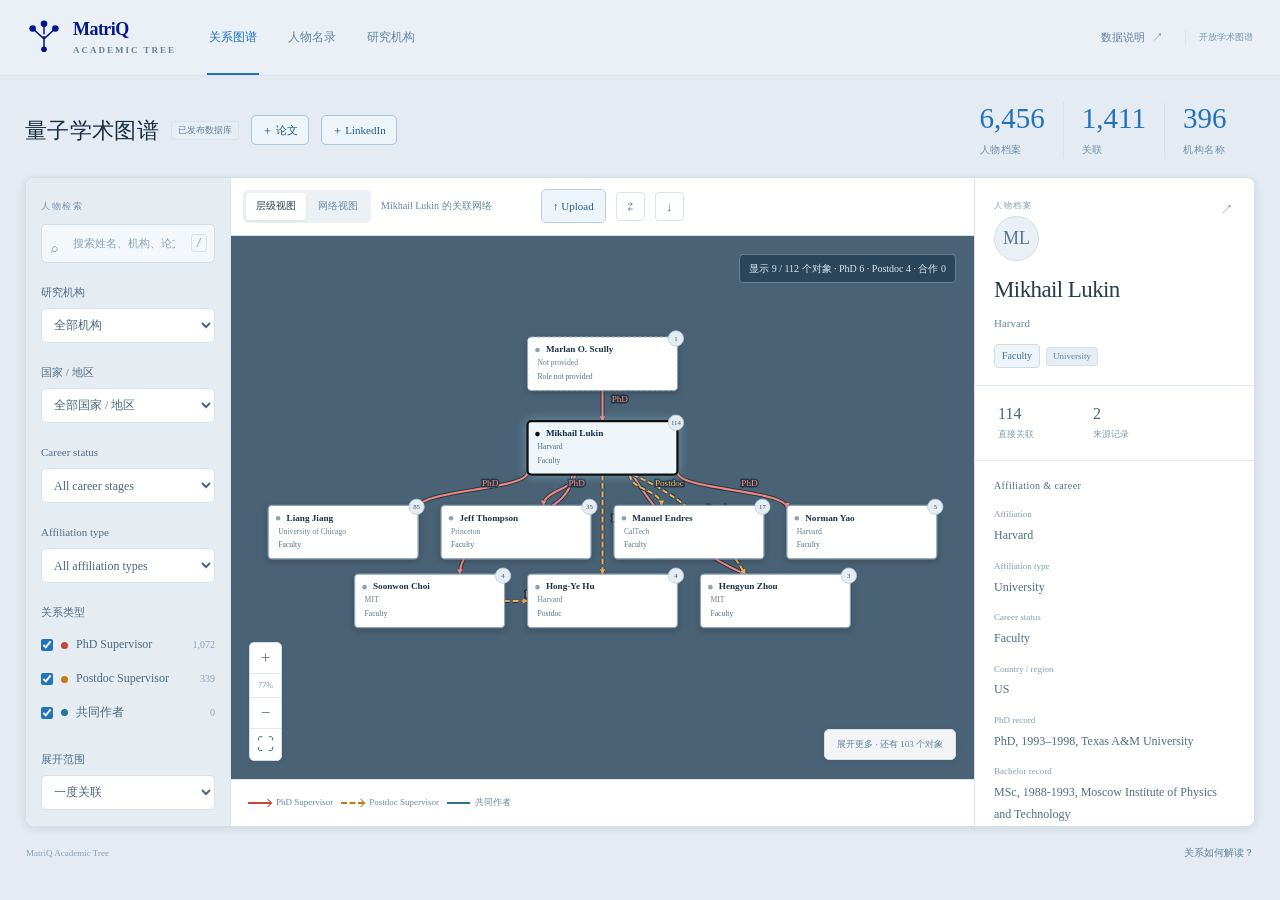
==== index.html @ 7d544267 "Match reviewed author name variants and retain canonical profiles" ====
<!doctype html>
<html lang="zh-CN">
<head>
  <meta charset="UTF-8">
  <meta name="viewport" content="width=device-width, initial-scale=1">
  <meta name="theme-color" content="#001689">
  <meta name="description" content="量子物理人物、机构、职业信息与学术关系数据库。">
  <title>MatriQ · 量子学术图谱</title>
  <link rel="icon" href="favicon.svg" type="image/svg+xml">
  <link rel="stylesheet" href="style.css?v=author-alias-20261111">
  <script type="module" src="app.js?v=author-alias-20261111"></script>
</head>
<body>
<header class="topbar">
  <a class="brand" href="#" aria-label="MatriQ 图谱首页"><svg width="33" height="36" viewBox="0 0 36 38" fill="none" aria-hidden="true"><path d="M18 32V18M18 21 6 10M18 21 30 10M18 16V5" stroke="currentColor" stroke-width="1.6"/><circle cx="18" cy="32" r="3" fill="currentColor"/><circle cx="6" cy="10" r="3.5" fill="currentColor"/><circle cx="30" cy="10" r="3.5" fill="currentColor"/><circle cx="18" cy="5" r="3.5" fill="currentColor"/></svg><span>MatriQ <small>ACADEMIC TREE</small></span></a>
  <nav aria-label="主导航"><button class="nav-button active" data-view="graph">关系图谱</button><button class="nav-button" data-view="directory">人物名录</button><button class="nav-button" data-view="institutions">研究机构</button></nav>
  <div class="header-actions"><button class="text-button" id="about-button">数据说明 <span aria-hidden="true">↗</span></button><span class="private-label">开放学术图谱</span></div>
</header>
<main>
  <section class="intro compact-intro">
    <div class="project-heading"><h1>量子学术图谱</h1><span id="database-state" class="badge">已发布数据库</span><button class="paper-entry" data-open-paper aria-label="导入论文">＋ 论文</button><button class="paper-entry" data-open-linkedin aria-label="导入 LinkedIn 履历">＋ LinkedIn</button></div>
    <div class="metrics" aria-label="数据概况"><div class="metric"><b id="people-count">—</b><span>人物</span></div><div class="metric"><b id="edge-count">—</b><span>关联</span></div><div class="metric"><b id="institution-count">—</b><span>机构名称</span></div></div>
  </section>
  <section id="import-result" class="import-result" aria-label="导入结果" hidden><p id="import-result-text" role="status"></p><div class="import-result-actions"><button class="secondary-button" id="review-local-publish">发布本地更新到共享数据库</button><button class="text-button" id="dismiss-import-result" aria-label="隐藏导入提示">×</button></div></section>
  <div class="workspace">
    <aside class="filters" aria-label="搜索与筛选">
      <p class="panel-label">人物检索</p>
      <div class="search-wrap"><span class="search-icon" aria-hidden="true">⌕</span><input id="search" type="search" placeholder="搜索姓名、机构、论文" aria-label="搜索姓名、机构、论文" autocomplete="off"><kbd class="shortcut">/</kbd><div id="search-results" class="search-results" hidden></div></div>
      <div class="filter-group"><label for="institution-filter">研究机构</label><select id="institution-filter"><option value="">全部机构</option></select></div>
      <div class="filter-group"><label for="location-filter">国家 / 地区</label><select id="location-filter"><option value="">全部国家 / 地区</option></select></div>
      <div class="filter-group"><label for="career-filter">Career status</label><select id="career-filter"><option value="">All career stages</option><option value="phd_student">PhD Student</option><option value="phd_candidate">PhD Candidate</option><option value="faculty">Faculty</option><option value="postdoc">Postdoc</option><option value="industry">Industry</option><option value="other">Other</option><option value="unknown">Not provided</option></select></div>
      <div class="filter-group"><label for="affiliationtype-filter">Affiliation type</label><select id="affiliationtype-filter"><option value="">All affiliation types</option><option value="university">University</option><option value="research_institute">Research institute</option><option value="company">Company</option><option value="unknown">Not provided</option></select></div>
      <div class="filter-group"><label>关系类型</label><div id="type-filters"></div></div>
      <div class="filter-group" id="depth-group"><label for="depth">展开范围</label><select id="depth"><option value="1" selected>一度关联</option><option value="2">二度关联</option><option value="3">三度关联</option></select></div>
      <button class="secondary-button" id="reset-filters">重置筛选</button>
      <div class="mentorship-note"><b>指导连线</b><p>Research Line：PhD 红线。Industry Line：Postdoc 橙线。箭头由导师指向学生。</p><button class="text-button" id="mentorship-example" hidden>查看指导关系 ↗</button><button class="text-button" id="colors-button">配色说明 ↗</button></div>
      <div class="sidebar-footer"><button class="text-button" id="wander">随机人物 <span aria-hidden="true">↗</span></button></div>
      <div class="source-note">数据来源 <b id="source-sheet">Mapping</b><br><span id="source-filename">Nov 13 Original and Compiled.xlsx</span></div>
    </aside>
    <section class="graph-panel" aria-label="学术关系探索">
      <div class="graph-toolbar"><div class="view-tabs"><button class="view-tab active" data-layout="tree">层级视图</button><button class="view-tab" data-layout="radial">网络视图</button></div><span class="graph-context" id="graph-context">正在读取图谱…</span><button class="icon-button mobile-filter" id="mobile-filter" aria-label="打开筛选">☷</button><button class="upload-button" id="upload-data" title="Upload a document and preview a database update" aria-label="Upload data">↑ Upload</button><button class="icon-button" id="path-button" title="查找两个人物之间的关系路径" aria-label="查找关系路径">⇄</button><button class="icon-button" id="download-button" title="导出当前图谱为 SVG" aria-label="导出当前图谱">↓</button></div>
      <div id="graph-stage" class="graph-stage"><svg id="graph" role="img" aria-label="可拖动和缩放的学术关系图谱"><g id="graph-world"></g></svg><div class="graph-status" id="graph-status" aria-live="polite">正在载入…</div><div id="graph-empty" class="graph-empty" hidden></div><div class="zoom-controls"><button id="zoom-in" aria-label="放大">+</button><span id="zoom-label">100%</span><button id="zoom-out" aria-label="缩小">−</button><button id="fit" aria-label="适合画布" title="适合画布">⛶</button></div><button id="show-more" class="secondary-button show-more" hidden>展开更多</button></div>
      <div class="graph-bottom"><div class="legend-stack"><div class="legend" id="legend"></div></div><span class="hint">拖动 · 缩放 · 点击连线查看来源</span></div>
      <div id="directory" hidden></div><div id="institutions" hidden></div>
    </section>
    <aside class="detail-panel" id="detail" aria-label="人物档案"><div class="detail-placeholder">选择一个人物<br>查看档案与关联记录</div></aside>
  </div>
  <footer class="page-footer"><span>MatriQ Academic Tree</span><button class="text-button" id="method-button">关系如何解读？</button></footer>
</main>
<dialog id="about-modal" class="modal"><div class="modal-head"><h2>关于这份学术图谱</h2><button class="icon-button" data-close aria-label="关闭">×</button></div><div class="modal-body" id="about-content"></div></dialog>
<dialog id="path-modal" class="modal"><div class="modal-head"><h2>关系路径</h2><button class="icon-button" data-close aria-label="关闭">×</button></div><div class="modal-body"><p>沿当前勾选的关系类型，查找最短无向路径。</p><div class="form-field"><label for="path-start">起点人物</label><input id="path-start" type="search" list="person-options" placeholder="输入并选择完整姓名"></div><div class="form-field"><label for="path-end">终点人物</label><input id="path-end" type="search" list="person-options" placeholder="输入并选择完整姓名"></div><datalist id="person-options"></datalist><button class="primary-button" id="find-path">查找路径</button><div id="path-result" aria-live="polite"></div></div></dialog>
<dialog id="edge-modal" class="modal"><div class="modal-head"><h2>这条关系来自哪里</h2><button class="icon-button" data-close aria-label="关闭">×</button></div><div class="modal-body" id="edge-content"></div></dialog>
<dialog id="data-modal" class="modal import-modal data-modal" aria-labelledby="data-title"><div class="modal-head"><div><h2 id="data-title">上传与更新数据库</h2><p id="import-step" class="import-step">选择来源 → 核对合并 → 确认导入</p></div><button class="icon-button" data-close aria-label="关闭数据导入">×</button></div><div class="modal-body">
  <details id="data-source-controls" open><summary>选择或更换导入来源</summary>
    <div class="paper-actions"><button class="secondary-button" data-open-paper>通过论文导入共同作者</button><button class="secondary-button" data-open-linkedin>通过 LinkedIn 导入履历</button></div><p>支持 Excel <b>Mapping</b> 工作表、CSV 和 JSON。先核对合并结果，再确认导入。</p>
    <label class="file-drop" for="data-file">选择文档<input id="data-file" type="file" accept=".xlsx,.csv,.tsv,.json"></label>
    <p><a class="evidence-link" href="import-template.csv" download>下载公开字段模板 ↗</a></p>
    <details><summary>或粘贴 CSV / JSON</summary><div class="form-field"><label for="import-text">结构化数据</label><textarea id="import-text" rows="5" placeholder="Legal Name,CurrentAffiliation,Affiliation Type,Academic Status,Job Title,Expected Graduation"></textarea></div><button class="secondary-button" id="preview-pasted">预览粘贴数据</button></details>
  </details>
  <div id="import-status" class="sync-status" role="status">选择文件以生成合并预览，之后可确认导入或发布到共享数据库。</div>
  <div id="import-preview" class="import-preview" hidden></div>
  <div class="import-actions import-secondary-actions"><button class="secondary-button" id="download-import" disabled>下载公开 JSON</button><button class="secondary-button" id="restore-published">恢复已发布数据库</button></div>
  <details class="owner-controls" id="owner-controls"><summary>共享发布 · 所有者认证</summary><p>发布后，所有访客可在 GitHub Pages 部署完成后读取更新。仅 <b>sputnik-odyssey</b> 可发布。</p>
    <div class="form-field"><label for="owner-token">GitHub 仓库访问令牌</label><input id="owner-token" type="password" autocomplete="off" spellcheck="false" placeholder="Fine-grained token · Contents: read and write"><small>令牌仅授权 <b>matriq-academic-tree</b> 仓库，权限为 Contents: read and write。关闭窗口即清空，不写入数据库。</small></div>
    <p><a class="evidence-link" href="https://docs.github.com/en/authentication/keeping-your-account-and-data-secure/managing-your-personal-access-tokens" target="_blank" rel="noopener noreferrer">GitHub 令牌设置说明 ↗</a></p>
    <label class="publish-confirmation"><input id="publish-reviewed" type="checkbox">我已核对本次公开数据合并，确认发布给所有访客。</label>
    <button class="primary-button" id="publish-import" disabled>确认发布到共享数据库</button>
  </details>
</div><div class="workflow-footer"><p id="import-action-hint">生成预览后，在此确认导入。</p><div class="workflow-buttons"><button class="secondary-button" id="back-paper" hidden>返回作者核对</button><button class="secondary-button" id="back-linkedin" hidden>返回履历核对</button><button class="primary-button" id="apply-import" disabled>确认导入并查看图谱</button><button class="secondary-button" id="show-publish" disabled>发布到共享数据库</button></div></div></dialog>
<dialog id="paper-modal" class="modal paper-modal" aria-labelledby="paper-title"><div class="modal-head"><div><h2 id="paper-title">导入论文与合作关系</h2><p class="import-step">1 识别论文与核对作者 → 2 确认导入</p></div><button class="icon-button" data-close aria-label="关闭论文导入">×</button></div><div class="modal-body">
  <form id="paper-lookup">
    <div class="form-field"><label for="paper-query">论文标题、DOI、arXiv 或 Google Scholar 链接</label><input id="paper-query" type="search" autocomplete="off" maxlength="2000" placeholder="输入论文标题或链接"></div>
    <details id="paper-fallback"><summary>补充论文标题</summary><div class="form-field"><label for="paper-title-hint">Google Scholar 无法读取时，用标题定位公开论文记录</label><input id="paper-title-hint" type="text" maxlength="2000" placeholder="完整论文标题"></div></details>
    <div class="paper-actions"><button class="primary-button" id="find-paper" type="submit">识别论文作者</button><button class="secondary-button" id="paper-example" type="button">载入本次论文示例</button></div>
  </form>
  <p class="source-note">标题、DOI 和 arXiv 通过公开论文记录检索。Google Scholar 限制自动读取时，可补填标题。</p>
  <div id="paper-status" class="sync-status" role="status">输入论文信息后开始检索。合作关系使用青色无向连线。</div>
  <div id="paper-candidates" hidden></div>
  <section id="paper-authors" hidden></section>
</div><div class="workflow-footer"><p id="paper-next-hint">识别论文后，核对作者并进入确认导入。</p><div class="workflow-buttons"><button class="secondary-button" data-close>取消</button><button class="primary-button" id="preview-paper" disabled>下一步：确认导入 →</button></div></div></dialog>
<dialog id="linkedin-modal" class="modal linkedin-modal" aria-labelledby="linkedin-title"><div class="modal-head"><div><h2 id="linkedin-title">导入 LinkedIn 学术履历</h2><p class="import-step">1 获取履历 → 2 核对 PhD / Postdoc → 3 确认导入</p></div><button class="icon-button" data-close aria-label="关闭 LinkedIn 导入">×</button></div><div class="modal-body">
  <form id="linkedin-fetch-form">
    <div class="form-field"><label for="linkedin-url">LinkedIn 人物链接</label><input id="linkedin-url" type="url" maxlength="2000" placeholder="https://www.linkedin.com/in/…" autocomplete="off"></div>
    <div class="linkedin-api-settings"><div class="form-field"><label for="linkedin-api-token">Apify API Token</label><input id="linkedin-api-token" type="password" autocomplete="off" spellcheck="false" placeholder="输入 Apify API Token"><small>密钥仅用于本次请求，关闭窗口即清空。每次仅抓取一位人物，每任务费用上限 US$0.10；实际费用以 Apify 服务为准。</small></div><p class="source-note"><a class="evidence-link" id="linkedin-provider-link" target="_blank" rel="noopener noreferrer">查看抓取服务 ↗</a> · <a class="evidence-link" href="https://console.apify.com/settings/integrations" target="_blank" rel="noopener noreferrer">获取 Apify Token ↗</a></p></div>
    <details><summary>继续已有 Apify 任务（可选）</summary><div class="form-field"><label for="linkedin-run-id">Apify Run ID</label><input id="linkedin-run-id" type="text" autocomplete="off" maxlength="64" placeholder="从 Apify 控制台复制任务编号"></div></details>
    <div class="paper-actions"><button class="primary-button" id="fetch-linkedin" type="submit">抓取 LinkedIn 履历</button><button class="secondary-button" id="new-linkedin-run" type="button" hidden>创建新的抓取任务</button><button class="secondary-button" id="stop-linkedin" type="button" hidden>停止等待</button></div>
  </form>
  <details id="linkedin-fallback"><summary>备用：粘贴履历文字</summary><div class="form-field"><label for="linkedin-text">LinkedIn Education / Experience 文字</label><textarea id="linkedin-text" rows="7" maxlength="150000" placeholder="粘贴姓名、Education 和 Experience。只提取博士及博后条目。"></textarea></div><button class="secondary-button" id="parse-linkedin-text">识别粘贴履历</button></details>
  <div id="linkedin-status" class="sync-status" role="status">输入人物链接和 Apify Token 后抓取。博士从 Education 识别，博后同时检查 Experience。</div>
  <section id="linkedin-review" hidden>
    <div class="linkedin-identity"><div class="form-field"><label for="linkedin-name">人物姓名（请核对）</label><input id="linkedin-name" type="text" maxlength="300"></div><div class="form-field"><label for="linkedin-match">对应人物档案</label><select id="linkedin-match"></select><small id="linkedin-match-note"></small></div></div>
    <div id="linkedin-history-entries"></div>
    <p class="source-note">日期保留来源精度；空白表示未提供。PhD 的结束年份不自动视为已授予学位。博后记录任职起止时间。</p>
    <button class="secondary-button" id="add-linkedin-entry" type="button">＋ 补充履历条目</button>
  </section>
</div><div class="workflow-footer"><p id="linkedin-next-hint">抓取完成后可修改机构及起止日期，再确认导入。</p><div class="workflow-buttons"><button class="secondary-button" data-close>取消</button><button class="primary-button" id="preview-linkedin" disabled>下一步：确认导入 →</button></div></div></dialog>
<div class="toast" id="toast" role="status" hidden></div>
</body></html>
---- style.css ----
:root {
  color-scheme: light;
  --paper: #e4ebf2;
  --surface: #fff;
  --ink: #1b3348;
  --muted: #688094;
  --line: #dae5ef;
  --accent: #2174bb;
  --brand-deep: #001689;
  --brand-gold: #fab041;
  --dark: #101e33;
  --canvas: #496275;
  --phd-line: #ff8a80;
  --postdoc-line: #ffb74d;
  --green: var(--accent);
  --moss: var(--muted);
  --pale: #eaf1f7;
  --gold: var(--brand-gold);
  --serif: "Times New Roman", Times, "Songti SC", "STSong", "Noto Serif SC", serif;
  --sans: var(--serif);
  font-synthesis: none;
}

* { box-sizing: border-box; }
html { min-width: 360px; scroll-behavior: smooth; }
body { margin: 0; background: var(--paper); color: var(--ink); font-family: var(--serif); font-size: 13px; line-height: 1.65; -webkit-font-smoothing: antialiased; }
button, input, select, textarea { font: inherit; }
button, a, input, select, summary { -webkit-tap-highlight-color: transparent; }
button { cursor: pointer; color: inherit; background: #fff; border: 1px solid var(--line); border-radius: 5px; padding: 8px 13px; transition: background .15s, border-color .15s, color .15s, box-shadow .15s; }
button:hover { background: #eff3f7; border-color: #b6c7d5; }
button:disabled { opacity: .4; cursor: default; }
button:focus-visible, a:focus-visible, input:focus-visible, select:focus-visible, summary:focus-visible, [tabindex]:focus-visible { outline: 2px solid #5d7f9a; outline-offset: 3px; }
button.primary, .primary-button { background: var(--green); color: #fff; border-color: var(--green); }
button.primary:hover, .primary-button:hover { background: #294154; }
a { color: var(--green); text-decoration: none; }
a:hover { text-decoration: underline; }
svg { vertical-align: middle; }
h1,h2,h3,p { margin: 0; }
[hidden] { display: none !important; }
::selection { background: #d3e0eb; }

.topbar { height: 76px; padding: 0 34px; display: flex; align-items: center; gap: 42px; background: #eaf0f5; border-bottom: 1px solid var(--line); }
.brand { display: flex; align-items: center; gap: 12px; flex-shrink: 0; color: var(--brand-deep); }
.brand > svg, .brand-icon { width: 34px; height: 38px; }
.brand strong { display: block; font-size: 18px; line-height: 1.3; letter-spacing: -.55px; font-weight: 650; }
.brand small, .brand-subtitle { display: block; font-size: 9px; letter-spacing: 2px; color: var(--moss); margin-top: 4px; line-height: 1.3; }
.topbar nav { display: flex; align-self: stretch; gap: 27px; }
.nav-button { border: 0; border-radius: 0; padding: 0 2px; background: transparent; color: #6587a2; position: relative; font-size: 12px; white-space: nowrap; }
.nav-button:hover { background: transparent; color: var(--green); }
.nav-button.active { color: var(--green); font-weight: 600; }
.nav-button.active::after { content: ''; height: 2px; position: absolute; bottom: 0; left: 0; right: 0; background: var(--green); }
.header-actions { margin-left: auto; display: flex; gap: 10px; align-items: center; }
.header-actions button { padding: 7px 12px; font-size: 11px; display: inline-flex; align-items: center; justify-content: center; gap: 7px; }
.header-actions svg { width: 14px; height: 14px; }
.private-badge, .status-badge { display: inline-flex; gap: 6px; align-items: center; padding: 5px 8px; color: #6486a2; font-size: 10px; }
.private-badge::before, .status-badge::before { content: ''; width: 5px; height: 5px; border-radius: 50%; background: #7c99b1; }

main { padding: 31px 32px 25px; }
.intro { display: flex; align-items: center; justify-content: space-between; gap: 32px; margin-bottom: 27px; }
.eyebrow { color: #6a8ba6; text-transform: uppercase; letter-spacing: 2px; font-size: 9px; font-weight: 600; margin-bottom: 7px; }
h1 { font-family: var(--serif); font-size: 29px; font-weight: 600; letter-spacing: .3px; color: #182d3e; line-height: 1.5; }
.intro-description { margin-top: 9px; color: #6b8ba6; font-size: 11px; letter-spacing: .15px; }
.metrics { display: flex; gap: 0; align-items: center; padding-top: 8px; }
.metric { min-width: 105px; padding: 0 24px; border-left: 1px solid #d6e2eb; }
.metric:first-child { border-left: 0; }
.metric:last-child { padding-right: 4px; }
.metric b { display: block; font-family: var(--serif); font-size: 29px; font-weight: 400; color: var(--green); line-height: 1.15; font-variant-numeric: tabular-nums; }
.metric span { display: block; margin-top: 7px; color: #7190aa; font-size: 10px; letter-spacing: .5px; }

.workspace { display: grid; grid-template-columns: 232px minmax(0, 1fr) 310px; min-height: 610px; border: 1px solid #d1dfea; border-radius: 9px; overflow: hidden; background: #fff; box-shadow: 0 2px 9px #21313f1a; }
.filters { background: #e5ecf2; border-right: 1px solid var(--line); padding: 23px 19px 18px; display: flex; flex-direction: column; gap: 24px; min-width: 0; }
.panel-label { color: #7492ab; font-size: 9px; letter-spacing: 1.7px; text-transform: uppercase; font-weight: 500; display: block; margin-bottom: 11px; }
.search-wrap { position: relative; display: flex; align-items: center; width: 100%; }
.search-wrap input, input#search { height: 39px; width: 100%; min-width: 0; border: 1px solid #d1dfea; border-radius: 5px; padding: 0 27px 0 31px; background: #f5f8fb; color: var(--ink); font-size: 11px; }
input::placeholder { color: #88a2b7; }
.search-icon { position: absolute; left: 10px; width: 13px; height: 13px; color: #7795ad; z-index: 1; pointer-events: none; }
.shortcut { position: absolute; right: 8px; color: #92abc0; font-size: 10px; border: 1px solid #d7e3ec; padding: 0 4px; border-radius: 3px; line-height: 16px; pointer-events: none; }
.search-results { position: absolute; left: 0; right: 0; top: calc(100% + 5px); z-index: 20; border: 1px solid #cdd9e3; border-radius: 6px; background: #fff; box-shadow: 0 7px 25px #21344320; max-height: 330px; overflow-y: auto; min-width: 255px; }
.search-result, .search-result button { width: 100%; display: block; text-align: left; border: 0; padding: 10px 11px; border-radius: 0; border-bottom: 1px solid #ebf1f5; background: #fff; }
.search-result:last-child { border-bottom: 0; }
.search-result:hover, .search-result:focus { background: #e8eff4; }
.search-result strong { display: block; font-size: 11px; font-weight: 500; color: #283947; }
.search-result small { display: block; font-size: 9px; color: #6d8da7; margin-top: 2px; }
.search-result mark { background: #dae5ee; color: inherit; }
.filter-group label:not(.type-option) { display: block; font-size: 11px; color: #516e86; margin: 0 0 7px; }
.filter-group select { width: 100%; border: 1px solid #d5e1eb; border-radius: 5px; height: 35px; padding: 0 8px; background: #fff; font-size: 12px; color: #4b677e; text-overflow: ellipsis; cursor: pointer; }
.filter-group + .filter-group { margin-top: 0; }
.filter-group p, .filter-note { color: #7e9bb2; font-size: 9px; line-height: 1.8; margin-top: 9px; }
.type-option { display: flex; align-items: center; gap: 8px; padding: 7px 0; font-size: 12px; color: #4d6980; cursor: pointer; }
.type-option input { width: 12px; height: 12px; margin: 0; accent-color: var(--green); cursor: pointer; flex-shrink: 0; }
.color-dot { display: inline-block; width: 7px; height: 7px; border-radius: 50%; background: var(--color, #5d809c); flex-shrink: 0; }
.type-option small { margin-left: auto; color: #8ba4b9; font-size: 10px; font-variant-numeric: tabular-nums; }
.sidebar-divider { border: 0; height: 1px; background: #e0e9f1; width: 100%; margin: -2px 0; }
.sidebar-footer { margin-top: auto; border-top: 1px solid #dfe8f0; padding-top: 17px; font-size: 9px; color: #7d9ab1; line-height: 1.9; }
.sidebar-footer strong { color: #56758f; font-size: 10px; font-weight: 500; display: block; margin-bottom: 3px; }
.sidebar-footer button { background: transparent; border: 0; padding: 4px 0; font-size: 10px; color: #4f6c84; }
.filter-reset { background: transparent; border: 0; padding: 0; font-size: 10px; color: #7190aa; text-align: left; }

.graph-panel { min-width: 0; display: flex; flex-direction: column; background: #f8fafb; position: relative; }
.graph-toolbar { min-height: 58px; flex-shrink: 0; padding: 0 18px; border-bottom: 1px solid #dae4ed; display: flex; align-items: center; gap: 13px; background: #fff; }
.view-tabs { display: inline-flex; gap: 2px; border-radius: 5px; background: #ebf1f5; padding: 3px; flex-shrink: 0; }
.view-tab { border: 0; background: transparent; color: #708fa9; border-radius: 3px; font-size: 10px; padding: 5px 10px; white-space: nowrap; }
.view-tab:hover { background: #dee8f0; }
.view-tab.active { background: #fff; color: #2b3f50; box-shadow: 0 1px 3px #24323d12; }
.graph-context { color: #6788a3; font-size: 10px; overflow: hidden; text-overflow: ellipsis; white-space: nowrap; flex: 1; }
.graph-context strong { color: #435c70; font-weight: 500; }
.toolbar-actions { display: flex; align-items: center; gap: 6px; margin-left: auto; }
.icon-button { width: 29px; height: 29px; padding: 5px; border-color: #d8e3ec; display: inline-flex; align-items: center; justify-content: center; color: #5e809c; border-radius: 4px; flex-shrink: 0; }
.icon-button svg { width: 14px; height: 14px; }
.graph-stage { height: clamp(540px, calc(100vh - 290px), 900px); flex: 1; min-height: 540px; position: relative; overflow: hidden; background-color: var(--canvas); background-image: radial-gradient(#668094 .65px, transparent .65px); background-size: 20px 20px; }
svg#graph { width: 100%; height: 100%; position: absolute; inset: 0; touch-action: none; cursor: grab; user-select: none; }
svg#graph:active { cursor: grabbing; }
.graph-status { position: absolute; top: 18px; right: 18px; padding: 6px 9px; border: 1px solid #648198; border-radius: 4px; color: #d8e7f1; background: #294359ed; font-size: 10px; pointer-events: none; line-height: 1.5; max-width: 230px; }
.graph-empty, .detail-placeholder { display: flex; flex-direction: column; align-items: center; justify-content: center; gap: 11px; text-align: center; color: #8da7bb; padding: 45px 25px; }
.graph-empty { min-height: 400px; position: absolute; inset: 0; pointer-events: none; }
.graph-empty h3, .detail-placeholder h3 { font-size: 13px; font-weight: 500; color: #4d6980; }
.graph-empty p, .detail-placeholder p { font-size: 11px; max-width: 270px; line-height: 1.9; }
.graph-bottom { min-height: 47px; padding: 11px 17px; display: flex; align-items: center; justify-content: space-between; gap: 12px; border-top: 1px solid #dae4ed; background: #fff; }
.legend { display: flex; flex-wrap: wrap; gap: 12px; align-items: center; font-size: 9px; color: #698aa5; }
.legend > span { display: inline-flex; align-items: center; gap: 5px; }
.legend-line { width: 15px; border-top: 1px solid #6a8aa5; display: inline-block; }
.legend-line.dashed { border-top-style: dashed; }
.hint { color: #819db3; font-size: 9px; white-space: nowrap; }
.zoom-controls { position: absolute; bottom: 18px; left: 18px; display: flex; flex-direction: column; border: 1px solid #d0dee9; background: #fff; border-radius: 5px; box-shadow: 0 2px 5px #1e32430c; overflow: hidden; z-index: 2; }
.zoom-controls button { width: 31px; height: 31px; padding: 3px; border: 0; border-bottom: 1px solid #dee8f0; border-radius: 0; color: #56758f; font-size: 17px; font-weight: 400; line-height: 1; }
.zoom-controls button:last-child { border-bottom: 0; }
.zoom-controls button svg { width: 13px; height: 13px; }
.canvas-caption { position: absolute; bottom: 19px; left: 62px; font-size: 9px; color: #c4d6e3; pointer-events: none; }
.graph-stage .generation-label { fill: #d7e5f0; font: 10px var(--serif); letter-spacing: 1px; }
.edge-line, path.edge { fill: none; opacity: .95; transition: opacity .15s, stroke-width .15s; }
.edge:hover .edge-line, .edge:focus .edge-line, path.edge:hover { stroke-width: 3.6; opacity: 1; }
.edge-underlay { fill: none; stroke: #213848; stroke-width: 5.2; pointer-events: none; }
.edge-hit { fill: none; stroke: transparent; stroke-width: 14; pointer-events: stroke; cursor: pointer; }
path.edge.dashed { stroke-dasharray: 4 4; }
.edge.active .edge-line, .edge.highlighted .edge-line, path.edge.highlighted { stroke-width: 3.6; opacity: 1; }
.edge-label { font: 12px var(--serif); paint-order: stroke; stroke: #213848; stroke-width: 4px; stroke-linejoin: round; pointer-events: auto; cursor: pointer; }
.node { cursor: pointer; outline: 0; --node-border: #8ba2b7; --node-fill: #fff; --node-width: 1.6px; }
.role-mentor { --role-color: #8ba2b7; }
.role-focus { --role-color: #111111; }
.role-student { --role-color: #8ba2b7; }
.role-phd-supervisor, .role-postdoc-supervisor, .role-dual-supervisor { --role-color: #8ba2b7; }
.role-other, .role-conflict { --role-color: #8ba2b7; }
.node.role-mentor, .node.role-student, .node.role-phd-supervisor, .node.role-postdoc-supervisor, .node.role-dual-supervisor { --node-border: #8ba2b7; --node-width: 1.6px; }
.node.role-focus { --node-border: #111111; --node-fill: #f4f9fe; --node-width: 3px; }
.node .node-card rect, .node > rect { fill: var(--node-fill, #fff); stroke: var(--node-border, #8ba2b7); stroke-width: var(--node-width); transition: filter .15s, stroke-width .15s; filter: drop-shadow(0 3px 4px #0003); }
.node:hover .node-card rect, .node:hover > rect, .node:focus .node-card rect { stroke-width: calc(var(--node-width) + .7px); filter: drop-shadow(0 0 5px #8bbfeb88); }
.node.active .node-card rect, .node.selected .node-card rect { filter: drop-shadow(0 0 7px #98c6e780); }
.node.stub .node-card rect, .node.stub > rect, .node.role-conflict .node-card rect { stroke-dasharray: 4 3; }
.node .node-card .supervisor-secondary-bracket { display: none; }
.node-name { font: 600 12px var(--serif); fill: #1b3348; stroke: none; }
.node-subtitle { font: 10px var(--serif); fill: #688094; stroke: none; }
.node-career { font: 10px var(--serif); fill: #526f87; stroke: none; }
.node.active .node-name, .node.selected .node-name { fill: #142f46; }
.node.active .node-subtitle, .node.selected .node-subtitle { fill: #526f87; }
.node-role-label { font: 10px var(--serif); fill: #d9e8f3; stroke: none; }
.node-badge { font: 9px var(--serif); }
.node-badge text { fill: #315979; stroke: none; }
.node .node-dot { fill: #7eb2de; }
.node.path-node .node-card rect { filter: drop-shadow(0 0 6px #fab04166); }

.detail-panel { border-left: 1px solid var(--line); background: #fff; min-width: 0; max-height: calc(900px + 105px); overflow-y: auto; scrollbar-width: thin; scrollbar-color: #d1dee9 transparent; }
.detail-panel > .panel-label { padding: 22px 22px 0; margin-bottom: 16px; }
.profile-top { padding: 22px 23px 18px; border-bottom: 1px solid #dee8f0; position: relative; }
.avatar { width: 45px; height: 45px; display: inline-flex; align-items: center; justify-content: center; border: 1px solid #cfdde9; border-radius: 50%; background: #eaf0f5; font-family: var(--serif); font-size: 18px; color: #587892; margin-bottom: 14px; }
.profile-kicker { color: #7f9bb2; font-size: 8px; text-transform: uppercase; letter-spacing: 1.7px; margin-bottom: 4px; }
.profile-top h2 { color: #283b4a; font-family: var(--serif); font-size: 23px; font-weight: 400; line-height: 1.3; letter-spacing: -.6px; overflow-wrap: anywhere; }
.chinese-name { margin-top: 5px; color: #7392ab; font-size: 11px; }
.badge { display: inline-flex; align-items: center; background: #e7eef3; border: 1px solid #d6e2ec; color: #5f829e; font-size: 9px; border-radius: 3px; padding: 2px 6px; margin-top: 11px; line-height: 1.5; }
.badge.stub { background: #fbf7ed; border-color: #eee4ca; color: #a58c58; }
.profile-metrics { display: flex; margin: 16px 0 0; gap: 22px; }
.profile-metrics > div { font-size: 9px; color: #7d9ab1; }
.profile-metrics b { display: block; color: #4a657b; font-weight: 500; font-size: 16px; line-height: 1.2; margin-bottom: 4px; }
.detail-section { padding: 18px 22px; border-bottom: 1px solid #e0e9f1; }
.detail-section h3 { color: #516f87; font-size: 10px; font-weight: 500; letter-spacing: .4px; margin-bottom: 13px; display: flex; align-items: center; justify-content: space-between; }
.detail-section h3 small { color: #8da6ba; font-weight: 400; font-size: 9px; }
.detail-section p { color: #6083a0; font-size: 10px; line-height: 1.95; overflow-wrap: anywhere; }
.info-row { margin: 0 0 12px; }
.info-row:last-child { margin-bottom: 0; }
.info-row dt { color: #819db3; font-size: 9px; margin-bottom: 3px; }
.info-row dd { color: #506d84; font-size: 12px; margin: 0; line-height: 1.8; overflow-wrap: anywhere; }
.external-links { display: flex; flex-wrap: wrap; gap: 6px; margin-top: 13px; }
.pill-link { display: inline-flex; align-items: center; gap: 4px; border: 1px solid #d4e1eb; border-radius: 4px; color: #5e819d; padding: 4px 7px; font-size: 9px; }
.pill-link:hover { background: #ecf2f6; text-decoration: none; }
.relation-list { display: flex; flex-direction: column; gap: 5px; }
.relation-item { display: flex; align-items: center; gap: 9px; padding: 8px 8px; border: 1px solid #dce6ef; border-radius: 4px; text-align: left; background: #f9fbfc; width: 100%; font-size: 10px; }
.relation-item:hover { background: #e8eff4; border-color: #c0cfdb; }
.relation-item .relation-avatar { width: 25px; height: 25px; border-radius: 50%; flex-shrink: 0; display: inline-flex; align-items: center; justify-content: center; background: #e6edf3; color: #7593ac; font: 11px var(--serif); }
.relation-item strong { display: block; font-size: 10px; font-weight: 500; color: #496379; }
.relation-item small { display: block; font-size: 8px; color: #86a0b6; margin-top: 1px; }
.relation-item .arrow { margin-left: auto; color: #839eb5; }
.source-note { color: #88a2b8; font-size: 9px; line-height: 1.9; padding: 15px 22px 21px; overflow-wrap: anywhere; }
.source-note strong { font-weight: 500; color: #6b8ba6; }
.source-note a { color: #6184a0; }
.detail-placeholder { height: 100%; min-height: 400px; }
.detail-placeholder svg { width: 41px; height: 41px; opacity: .55; }

#directory { background: #fff; min-height: 550px; padding: 0 20px 16px; overflow-x: auto; flex: 1; }
.directory-heading { padding: 19px 0 16px; display: flex; align-items: center; justify-content: space-between; color: #5f829e; font-size: 11px; gap: 12px; }
.directory-table { border-collapse: collapse; width: 100%; table-layout: fixed; font-size: 10px; }
.directory-table th { color: #819db3; font-size: 9px; font-weight: 400; text-align: left; padding: 10px 8px; border-bottom: 1px solid #d4e1eb; background: #f8fafc; }
.directory-table td { padding: 13px 8px; border-bottom: 1px solid #e4ecf3; color: #688aa5; overflow-wrap: anywhere; vertical-align: middle; }
.directory-table th:first-child, .directory-table td:first-child { padding-left: 0; width: 30%; }
.directory-table tr:hover td { background: #f2f6f9; }
.directory-table .person-link { padding: 0; border: 0; background: transparent; text-align: left; color: #3d576d; font-size: 11px; font-weight: 500; }
.directory-table .person-link:hover { color: #172c3e; text-decoration: underline; }
.directory-table .person-link small { display: block; font-size: 9px; color: #859fb6; font-weight: 400; margin-top: 2px; }
.pagination { display: flex; align-items: center; justify-content: center; gap: 12px; padding: 20px 0 5px; font-size: 10px; color: #708fa9; }
.pagination button { padding: 5px 10px; font-size: 10px; }
.directory-empty { padding: 80px 30px; color: #7e9bb2; text-align: center; font-size: 12px; }
.institution-grid { display: grid; grid-template-columns: repeat(auto-fill, minmax(190px,1fr)); gap: 12px; padding: 20px; background: #f7f9fb; }
.institution-card { padding: 18px; text-align: left; border: 1px solid #d5e1eb; border-radius: 6px; background: #fff; min-height: 105px; }
.institution-card strong { font-size: 12px; font-weight: 500; color: #3e5a71; display: block; }
.institution-card small { display: block; margin-top: 12px; color: #86a0b6; font-size: 10px; }

dialog.modal { color: var(--ink); border: 1px solid #d1dee9; border-radius: 9px; padding: 0; width: min(620px, calc(100vw - 36px)); max-height: min(84vh, 860px); box-shadow: 0 20px 90px #12223030; background: #fff; }
dialog.modal::backdrop { background: #202f3b5c; backdrop-filter: blur(3px); }
.modal-head { display: flex; align-items: center; justify-content: space-between; gap: 20px; padding: 20px 24px; border-bottom: 1px solid #dce6ef; position: sticky; top: 0; background: #fff; z-index: 1; }
.modal-head h2 { font-size: 17px; font-family: var(--serif); font-weight: 500; color: #35495a; }
.modal-head button { padding: 3px; width: 26px; height: 26px; border: 0; color: #7493ac; background: transparent; font-size: 18px; }
.modal-body { padding: 23px 25px; font-size: 13px; color: #587893; line-height: 1.95; }
.modal-body h3 { color: #466075; font-size: 12px; font-weight: 500; margin: 21px 0 8px; }
.modal-body h3:first-child { margin-top: 0; }
.modal-body p + p { margin-top: 12px; }
.modal-body ul { padding-left: 19px; }
.modal-body li { margin-bottom: 8px; }
.modal-body strong { font-weight: 500; color: #425e74; }
.modal-actions { display: flex; justify-content: flex-end; gap: 10px; padding: 16px 24px; border-top: 1px solid #dae4ed; }
.modal-actions button { font-size: 11px; }
.form-field { margin-bottom: 17px; }
.form-field label { display: block; font-size: 10px; color: #7493ac; margin-bottom: 6px; }
.form-field input, .form-field select { width: 100%; border: 1px solid #d1dee9; border-radius: 4px; padding: 10px 11px; font-size: 12px; color: #476177; background: #f9fbfc; }
.form-field small { font-size: 9px; color: #8ba5ba; }
.path-form { display: grid; grid-template-columns: 1fr 1fr; gap: 15px; }
.path-steps { display: flex; flex-direction: column; gap: 0; margin-top: 19px; }
.path-step { position: relative; display: flex; align-items: center; gap: 12px; padding: 12px 0; font-size: 12px; }
.path-step::before { content: ''; position: absolute; width: 1px; background: #cdd9e3; left: 13px; top: 0; bottom: 0; }
.path-step:first-child::before { top: 50%; }
.path-step:last-child::before { bottom: 50%; }
.path-step .step-number { position: relative; z-index: 1; width: 27px; height: 27px; background: #e6edf3; border: 1px solid #c6d4df; border-radius: 50%; color: #60839f; display: inline-flex; align-items: center; justify-content: center; font-size: 10px; flex-shrink: 0; }
.path-step button { flex: 1; text-align: left; font-size: 11px; border-color: #d8e4ed; }
.path-step small { display: block; color: #8aa3b9; font-size: 9px; margin-top: 3px; }
.notice { padding: 12px 14px; border: 1px solid #e5e5ce; background: #faf9ef; border-radius: 5px; color: #9c946f; font-size: 10px; line-height: 1.9; margin: 14px 0; }
.source-record { border: 1px solid #d7e3ec; border-radius: 5px; margin: 12px 0; overflow: hidden; }
.source-record summary { padding: 10px 13px; color: #54738d; background: #f3f7fa; font-size: 11px; cursor: pointer; }
.source-record[open] summary { border-bottom: 1px solid #d7e3ec; }
.source-record .source-field { padding: 10px 13px; border-bottom: 1px solid #e6edf3; display: grid; grid-template-columns: 105px 1fr; gap: 15px; font-size: 10px; line-height: 1.8; }
.source-field:last-child { border-bottom: 0; }
.source-field dt, .source-field strong { color: #7e9bb2; font-weight: 400; margin: 0; }
.source-field dd, .source-field span { color: #53718a; margin: 0; overflow-wrap: anywhere; white-space: pre-wrap; }
.toast { position: fixed; bottom: 26px; left: 50%; transform: translateX(-50%); background: #213546; color: #e4ecf2; border: 1px solid #374f62; border-radius: 6px; box-shadow: 0 5px 24px #23354325; padding: 11px 18px; font-size: 11px; z-index: 100; max-width: calc(100vw - 35px); text-align: center; }
.page-footer { display: flex; align-items: center; justify-content: space-between; gap: 20px; padding: 15px 1px 0; color: #88a2b7; font-size: 9px; }
.page-footer a { color: #6f8ea8; }
.mobile-filter-toggle { display: none; }

@media (min-width: 1650px) {
  main { padding: 37px 42px 28px; }
  .workspace { grid-template-columns: 250px minmax(0, 1fr) 330px; }
  .filters { padding-left: 22px; padding-right: 22px; }
  .detail-section, .profile-top { padding-left: 25px; padding-right: 25px; }
  .intro { margin-bottom: 31px; }
}
@media (max-width: 1350px) {
  .workspace { grid-template-columns: 205px minmax(0,1fr) 280px; }
  .filters { padding: 21px 15px 17px; gap: 20px; }
  .topbar { padding: 0 27px; gap: 31px; }
  main { padding: 26px 25px 20px; }
  .profile-top { padding: 21px 19px 17px; }
  .detail-section { padding: 17px 19px; }
  .graph-toolbar { padding: 0 12px; gap: 10px; }
  .graph-context { max-width: 150px; }
  .metric { padding: 0 18px; min-width: 91px; }
  h1 { font-size: 27px; }
  .legend { gap: 8px; }
  .graph-bottom .hint { display: none; }
}
@media (max-width: 1100px) {
  .topbar { gap: 25px; height: 69px; padding: 0 23px; }
  .topbar nav { gap: 20px; }
  .brand strong { font-size: 17px; }
  .brand small { font-size: 8px; letter-spacing: 1.5px; }
  .private-badge { display: none; }
  .workspace { grid-template-columns: 190px minmax(0,1fr) 255px; }
  .filters { padding-left: 13px; padding-right: 13px; }
  .metric { padding: 0 13px; min-width: 79px; }
  .metric b { font-size: 25px; }
  .intro { gap: 15px; }
  .intro-description { font-size: 10px; }
  h1 { font-size: 25px; }
  .profile-top h2 { font-size: 21px; }
  .graph-context { max-width: 100px; }
  .header-actions button { padding: 6px 9px; font-size: 10px; }
}
@media (max-width: 1000px) {
  .workspace { grid-template-columns: 210px minmax(0,1fr); }
  .detail-panel { grid-column: 1 / -1; border-left: 0; border-top: 1px solid var(--line); max-height: none; display: grid; grid-template-columns: 1fr 1fr; }
  .detail-panel > .profile-top { grid-row: span 2; border-right: 1px solid var(--line); }
  .detail-panel > .panel-label { grid-column: 1 / -1; }
  .detail-panel > .source-note { grid-column: 1 / -1; }
  .detail-panel > .detail-placeholder { grid-column: 1 / -1; min-height: 230px; }
  .detail-panel > .detail-section { min-width: 0; }
  .intro { align-items: flex-start; }
  .metrics { padding-top: 20px; }
  .metric { min-width: 70px; padding: 0 10px; }
  .metric b { font-size: 24px; }
  .graph-context { max-width: none; }
  .topbar nav { gap: 16px; }
  .nav-button { font-size: 11px; }
  .header-actions { gap: 7px; }
  .graph-stage { height: 570px; min-height: 570px; }
}
@media (max-width: 780px) {
  .topbar { gap: 20px; padding: 0 20px; }
  .topbar nav { gap: 13px; }
  .brand { gap: 8px; }
  .brand > svg, .brand-icon { width: 28px; }
  .brand strong { font-size: 16px; }
  .brand small { letter-spacing: 1px; font-size: 7px; }
  .header-actions button:not(.primary):not(.primary-button) { display: none; }
  .intro { flex-wrap: wrap; gap: 15px; }
  .metrics { padding-top: 0; gap: 0; width: 100%; }
  .metric { min-width: 100px; padding: 0 26px; }
  .metric:first-child { padding-left: 0; }
  .metric b { font-size: 24px; }
  .metric span { display: inline-block; margin-top: 4px; }
  h1 { font-size: 27px; }
  main { padding: 24px 20px 18px; }
  .intro { margin-bottom: 23px; }
  .workspace { grid-template-columns: 190px minmax(0, 1fr); }
  .view-tab { padding: 5px 7px; }
  .graph-toolbar { gap: 8px; }
  .graph-context { font-size: 9px; }
}
@media (max-width: 700px) {
  .topbar { height: 64px; padding: 0 17px; gap: 17px; flex-wrap: nowrap; }
  .brand > svg, .brand-icon { width: 27px; height: 32px; }
  .brand strong { font-size: 15px; }
  .brand small { font-size: 6px; letter-spacing: 1.2px; margin-top: 3px; }
  .topbar nav { margin-left: auto; gap: 14px; }
  .nav-button { font-size: 10px; }
  .topbar nav .nav-button:nth-child(n+3) { display: block; }
  .header-actions { margin-left: 0; }
  .header-actions button { font-size: 9px; padding: 6px 8px; }
  .header-actions button svg { display: none; }
  main { padding: 22px 14px 17px; }
  h1 { font-size: 25px; letter-spacing: -.2px; }
  .eyebrow { font-size: 8px; letter-spacing: 1.8px; margin-bottom: 5px; }
  .intro-description { font-size: 10px; line-height: 1.8; margin-top: 8px; max-width: 345px; }
  .intro { margin-bottom: 21px; gap: 18px; }
  .metric { padding: 0 24px; min-width: 0; }
  .metric b { font-size: 25px; }
  .metric span { font-size: 9px; margin-top: 4px; }
  .workspace { display: flex; flex-direction: column; border-radius: 7px; position: relative; }
  .filters { display: none; }
  body.filters-open .filters { display: flex; position: absolute; left: 0; top: 50px; bottom: auto; height: min(520px, calc(100vh - 100px)); width: 245px; z-index: 30; box-shadow: 8px 0 35px #24323e25; overflow-y: auto; padding: 20px; }
  .mobile-filter-toggle { display: inline-flex; }
  .graph-toolbar { padding: 0 11px; min-height: 51px; gap: 9px; }
  .view-tabs { padding: 2px; }
  .view-tab { font-size: 9px; padding: 5px 8px; }
  .graph-context { font-size: 9px; }
  .toolbar-actions { gap: 5px; }
  .icon-button { width: 27px; height: 27px; }
  .graph-stage { height: 500px; min-height: 500px; flex: none; }
  .graph-status { right: 12px; top: 12px; font-size: 8px; max-width: 160px; padding: 5px 7px; }
  .zoom-controls { bottom: 14px; left: 13px; }
  .canvas-caption { bottom: 14px; left: 55px; font-size: 8px; }
  .graph-bottom { padding: 11px 13px; min-height: 41px; }
  .legend { font-size: 8px; gap: 10px; }
  .detail-panel { display: block; overflow: visible; }
  .profile-top { padding: 21px 21px 19px; border-right: 0 !important; }
  .profile-top .avatar { float: left; margin-right: 15px; margin-top: 5px; margin-bottom: 0; width: 47px; height: 47px; }
  .profile-top h2 { font-size: 23px; }
  .profile-kicker { padding-top: 2px; }
  .profile-metrics { margin-left: 62px; }
  .profile-top .badge { margin-left: 62px; }
  .detail-section { padding: 19px 21px; }
  .detail-section h3 { font-size: 11px; }
  .info-row { display: grid; grid-template-columns: 69px minmax(0,1fr); gap: 13px; margin-bottom: 10px; }
  .info-row dt { padding-top: 2px; }
  .relation-list { display: grid; grid-template-columns: 1fr 1fr; gap: 7px; }
  .relation-item { min-width: 0; padding: 8px; }
  .relation-item > span:not(.relation-avatar):not(.arrow) { min-width: 0; }
  .relation-item strong { overflow-wrap: anywhere; font-size: 9px; }
  .relation-item .arrow { display: none; }
  .source-note { padding: 15px 21px 20px; }
  #directory { padding: 0 14px 12px; min-height: 500px; }
  .directory-table { font-size: 9px; }
  .directory-table th:first-child { width: 35%; }
  .directory-table td { padding: 12px 6px; }
  .directory-table .person-link { font-size: 10px; }
  .page-footer { font-size: 8px; line-height: 1.8; align-items: flex-start; }
  .page-footer > span { max-width: 60%; }
  .modal-head { padding: 17px 19px; }
  .modal-head h2 { font-size: 15px; }
  .modal-body { padding: 19px; font-size: 11px; }
  .modal-actions { padding: 14px 19px; }
  .path-form { grid-template-columns: 1fr; gap: 0; }
  .source-record .source-field { grid-template-columns: 85px minmax(0,1fr); gap: 10px; }
}
@media (max-width: 400px) {
  .topbar { padding: 0 13px; gap: 12px; }
  .topbar nav { gap: 11px; }
  .header-actions { display: none; }
  h1 { font-size: 23px; }
  .metric { padding: 0 20px; }
  .graph-context { display: none; }
}
@media (prefers-reduced-motion: reduce) {
  *, *::before, *::after { scroll-behavior: auto !important; transition-duration: .01ms !important; animation-duration: .01ms !important; }
}

/* Application components and bounded, independently scrolling panels. */
.brand > span { display: block; font-size: 18px; line-height: 1.3; letter-spacing: -.55px; font-weight: 650; }
.brand:hover { text-decoration: none; }
.private-label { color: #7593ac; font-size: 9px; padding-left: 13px; border-left: 1px solid var(--line); white-space: nowrap; }
.text-button { color: #5f829e; font-size: 10px; padding: 3px 0; border: 0; background: transparent; }
.text-button:hover { color: var(--green); background: transparent; text-decoration: underline; }
.secondary-button { border: 1px solid #d1dfea; background: #fff; color: #6083a0; font-size: 10px; }
.secondary-button:hover { background: #edf2f6; }
.workspace { height: clamp(640px, calc(100vh - 250px), 940px); min-height: 0; }
.filters { gap: 20px; overflow-y: auto; scrollbar-width: thin; scrollbar-color: #d1dee9 transparent; }
.filters > .panel-label { margin-bottom: -10px; }
.filters > .source-note { padding: 0; font-size: 8px; line-height: 1.9; color: #8fa9bf; }
.filters > .source-note b { font-weight: 500; color: #7493ac; margin-left: 4px; }
.search-result b { display: block; font-size: 11px; font-weight: 500; color: #283947; }
.search-result b > span { color: #86a1b7; font-size: 9px; font-weight: 400; margin-left: 4px; }
.search-summary, .no-results { font-size: 10px; line-height: 1.8; color: #7d9ab1; padding: 12px; margin: 0; }
.search-summary { border-top: 1px solid #dde7ef; padding: 8px 10px; font-size: 9px; background: #f4f7fa; }
.sidebar-footer h3 { color: #55748d; font-size: 11px; font-weight: 500; margin-bottom: 7px; }
.sidebar-footer p { font-size: 10px; color: #859fb6; margin-bottom: 7px; }
.small-tree { display: block; font-size: 24px; line-height: 1; color: #7896ae; margin-bottom: 13px; }
.graph-panel { min-height: 0; }
.graph-stage { flex: 1; min-height: 0; height: auto; }
.graph-empty { inset: auto 20px 90px; min-height: 0; padding: 15px; gap: 6px; }
.graph-empty b { color: #c0d6e7; font-weight: 500; font-size: 13px; }
.show-more { position: absolute; bottom: 19px; right: 18px; background: #ffffffed; box-shadow: 0 2px 9px #1d364b0c; padding: 7px 12px; font-size: 9px; z-index: 3; }
.zoom-controls #zoom-label { display: block; text-align: center; padding: 5px 2px; font-size: 8px; color: #7a97af; border-bottom: 1px solid #dee8f0; }
.detail-panel { height: 100%; max-height: 100%; }
.profile-kicker > span { float: right; font-size: 13px; color: #7d9ab1; }
.profile-affiliation { font-size: 11px; color: #6889a4; margin-top: 9px; line-height: 1.8; }
.detail-panel > .profile-metrics { margin: 0; padding: 18px 23px; gap: 30px; border-bottom: 1px solid #dee8f0; }
.detail-panel > .profile-metrics > div { min-width: 65px; }
.relation-item b { display: block; font-size: 10px; font-weight: 500; color: #496379; }
.relation-item > span:nth-child(2) { flex: 1; min-width: 0; }
.relation-item > span:last-child:not(.color-dot) { color: #86a0b6; font-size: 10px; }
.relation-item > span b { overflow-wrap: anywhere; }
.relation-row { padding-bottom: 6px; }
.relation-row .relation-item { border-bottom-left-radius: 0; border-bottom-right-radius: 0; }
.source-link { width: 100%; display: block; text-align: left; font-size: 8px; color: #8ba5ba; line-height: 1.7; border: 1px solid #dce6ef; border-top: 0; padding: 3px 8px 5px; background: #f9fbfc; border-radius: 0 0 4px 4px; overflow-wrap: anywhere; }
.source-link:hover { color: #4e6a81; background: #e9f0f5; }
.detail-panel > .notice.compact { margin: 15px 18px 0; padding: 9px 11px; font-size: 9px; }
.detail-section .source-note { padding: 0; font-size: 9px; margin-bottom: 10px; }
.detail-section p.source-note { font-size: 9px; color: #839eb5; }
.detail-section dl { margin: 0; }
.directory-header { padding: 23px 0 18px; border-bottom: 1px solid #dce6ef; }
.directory-header h2 { color: #3d586e; font-family: var(--serif); font-size: 20px; font-weight: 500; }
.directory-header p { font-size: 10px; color: #809cb3; margin-top: 6px; line-height: 1.8; }
#directory { min-height: 0; display: flex; flex-direction: column; overflow: hidden; }
.table-scroll { min-height: 0; flex: 1; overflow-y: auto; scrollbar-width: thin; scrollbar-color: #cedce8 transparent; }
.directory-table thead th { position: sticky; top: 0; z-index: 1; }
.directory-table .name-button { padding: 0; border: 0; background: transparent; text-align: left; color: #3d576d; font-size: 11px; font-weight: 500; }
.directory-table .name-button:hover { color: #172c3e; text-decoration: underline; }
.directory-table td > small { display: block; font-size: 8px; color: #8ba5ba; margin-top: 3px; line-height: 1.8; }
.directory-table .badge { margin: 0; font-size: 8px; }
.directory-table .badge.muted { background: #f1f5f8; border-color: #dce6ef; color: #8da6bb; }
.directory-table th:last-child, .directory-table td:last-child { width: 42px; text-align: right; }
.pagination { flex-shrink: 0; }
#institutions { background: #fff; flex: 1; min-height: 0; display: flex; flex-direction: column; }
#institutions > .directory-header { margin: 0 20px; }
.institution-grid { overflow-y: auto; min-height: 0; flex: 1; align-content: start; }
.institution-card h3 { font-size: 11px; color: #4b667c; font-weight: 500; line-height: 1.7; overflow-wrap: anywhere; }
.institution-card p { color: #859fb6; font-size: 9px; margin-top: 12px; display: flex; justify-content: space-between; }
.institution-icon { font-size: 20px; color: #8ea8be; display: block; margin-bottom: 10px; }
.form-field:first-of-type { margin-top: 17px; }
.path-steps > .path-step { display: block; border: 1px solid #d3e0eb; border-radius: 5px; padding: 12px 14px; background: #f6f9fb; }
.path-steps > .path-step::before { display: none; }
.path-steps > .path-step b { font-size: 12px; font-weight: 500; color: #4b667c; }
.path-connector { padding: 8px 14px; color: #8ca5ba; font-size: 9px; display: flex; align-items: center; gap: 12px; }
.path-connector .source-link { padding: 0; border: 0; background: transparent; width: auto; font-size: 9px; }
.path-summary { margin-top: 21px; color: #6486a2; font-size: 11px; }
#show-path { margin-top: 19px; }
.edge-pair { font-size: 16px; display: flex; gap: 12px; align-items: center; flex-wrap: wrap; color: #516f88; }
.edge-pair b { font-weight: 500; }
.edge-pair span { color: #a0b7c9; }
.evidence-value { white-space: pre-wrap; padding: 11px 13px; border: 1px solid #d8e4ed; border-radius: 4px; background: #f8fafb; color: #6486a2; font-size: 11px; }
.source-record details + details { border-top: 1px solid #d7e3ec; }
.source-record details[open] summary { border-bottom: 1px solid #d7e3ec; }
.source-record .source-field { grid-template-columns: minmax(58px, 34%) minmax(0,1fr); gap: 10px; font-size: 9px; }
.mobile-filter { display: none; }
@media (max-width: 1100px) {
  .brand > span { font-size: 17px; }
  .private-label { display: none; }
}
@media (min-width: 701px) and (max-width: 1000px) {
  .workspace { height: auto; grid-template-rows: 660px auto; }
  .detail-panel { display: block; grid-column: 1 / -1; height: auto; max-height: 600px; }
  .detail-panel > .profile-top { border-right: 0; }
}
@media (max-width: 700px) {
  .brand > span { font-size: 15px; }
  .workspace { height: auto; }
  .graph-panel { height: 615px; flex: none; }
  .graph-stage { height: 520px; flex: none; }
  .detail-panel { height: auto; max-height: 600px; overflow-y: auto; }
  .detail-panel > .profile-metrics { margin: 0; padding: 17px 21px; }
  .mobile-filter { display: inline-flex; }
  .show-more { right: 12px; bottom: 16px; font-size: 8px; padding: 6px 8px; }
  .canvas-caption { bottom: 139px; left: 15px; font-size: 7px; writing-mode: vertical-rl; opacity: .6; }
  #directory, #institutions { height: 564px; flex: none; }
  .table-scroll { max-height: none; }
  .directory-table .name-button { font-size: 10px; }
  .relation-list { display: block; }
  .relation-row + .relation-row { margin-top: 6px; }
  .source-record .source-field { grid-template-columns: 85px minmax(0,1fr); }
  .header-actions .text-button { display: inline-flex !important; }
}

/* Person frames remain neutral; confirmed supervision is shown by colored edges. */
.legend-stack { display: flex; flex-direction: column; gap: 7px; min-width: 0; }
.node-legend { display: flex; flex-wrap: wrap; align-items: center; gap: 8px 14px; color: #5e7f99; font-size: 10px; line-height: 1.6; }
.node-legend > span { display: inline-flex; align-items: center; gap: 6px; }
.node-legend i, .frame-swatch { display: inline-block; width: 12px; height: 10px; background: #fff; border: 2px solid var(--role-color, #8ba2b7); border-radius: 2px; flex-shrink: 0; }
.mentorship-note { padding: 11px 18px; flex-shrink: 0; border-bottom: 1px solid var(--line); background: #edf4fa; color: #68869e; font-size: 11px; line-height: 1.85; }
.mentorship-note b { display: block; color: #315d7e; font-weight: 500; }
.mentorship-note p { margin: 3px 0 6px; }
.mentorship-note button { margin-left: 8px; border: 0; padding: 0; background: transparent; color: #2174bb; text-decoration: underline; text-underline-offset: 3px; font-size: 11px; }
.mentorship-tag { display: inline-flex; align-items: center; gap: 5px; font-size: 10px; padding: 2px 6px; border: 1px solid #cbddec; border-radius: 3px; color: #366c96; background: #edf5fc; white-space: nowrap; }
.mentorship-tag.phd { color: #a83e36; border-color: #edc9c4; background: #fff4f2; }
.mentorship-tag.postdoc { color: #a05d0b; border-color: #ead2ab; background: #fff7e9; }
.evidence-link { color: #2174bb; font-size: 11px; text-decoration: underline; text-underline-offset: 3px; overflow-wrap: anywhere; }
.relation-conflict { color: #6b7f90; font-size: 11px; border-left: 2px solid #8ba2b7; padding-left: 9px; }
.role-demo { display: flex; gap: 8px; align-items: center; justify-content: space-between; margin: 16px 0; }
.role-demo-card { flex: 1; min-width: 0; text-align: center; border: 2px solid var(--role-color, #8ba2b7); border-radius: 5px; background: #fff; color: #284c67; padding: 11px 7px; font-size: 13px; line-height: 1.5; }
.role-demo-card b { display: block; font-size: 21px; font-weight: 500; margin-bottom: 3px; }
.role-demo-card small { display: block; font-size: 10px; color: #718ba0; }
.role-demo-arrow { color: #6e90ab; flex-shrink: 0; }
.graph-bottom { flex-wrap: wrap; }

/* Dataset import and public profile details. */
.upload-button { display: inline-flex; align-items: center; justify-content: center; gap: 7px; border: 1px solid #b9cfdf; background: #edf5fb; color: #245d89; padding: 7px 11px; font-size: 11px; white-space: nowrap; }
.upload-button:hover { background: #deedf8; border-color: #8aaec9; }
.modal.import-modal { width: min(880px, calc(100vw - 36px)); }
.file-drop { display: block; border: 1px dashed #90aec5; border-radius: 7px; padding: 22px; background: #f4f8fb; color: #4d708c; line-height: 1.8; text-align: center; }
.file-drop input[type="file"] { display: block; width: 100%; max-width: 450px; margin: 13px auto 0; font-size: 11px; }
.file-drop.dragover { background: #e4f0f9; border-color: #2174bb; }
.import-summary { display: grid; grid-template-columns: repeat(auto-fit, minmax(105px,1fr)); gap: 10px; margin: 18px 0; }
.import-summary > div, .import-summary .summary-item { border: 1px solid #d6e3ed; border-radius: 5px; background: #f7fafc; padding: 11px 12px; }
.import-summary b { display: block; color: #2f5c7e; font-size: 20px; line-height: 1.3; font-weight: 500; }
.import-summary span, .import-summary small { display: block; color: #6e8ca3; font-size: 10px; margin-top: 4px; }
.import-actions { display: flex; align-items: center; flex-wrap: wrap; gap: 9px; margin-top: 16px; }
.import-actions button { font-size: 11px; }
.import-preview { max-height: 275px; overflow: auto; border: 1px solid #d7e3ed; border-radius: 5px; margin-top: 15px; background: #fff; }
.import-preview table { min-width: 560px; width: 100%; border-collapse: collapse; font-size: 11px; text-align: left; }
.import-preview th, .import-preview td { padding: 9px 11px; border-bottom: 1px solid #e4edf4; vertical-align: top; line-height: 1.7; }
.import-preview th { position: sticky; top: 0; background: #edf4f9; color: #4b708b; font-size: 10px; font-weight: 500; }
.sync-status { border: 1px solid #cedfe9; border-radius: 5px; background: #eef6fb; color: #4a728f; padding: 10px 12px; font-size: 11px; line-height: 1.8; margin-top: 12px; overflow-wrap: anywhere; }
.sync-status.error, .sync-status[data-state="error"] { background: #fff3ef; color: #9d5045; border-color: #eccfc5; }
.sync-status.success, .sync-status[data-state="success"] { background: #edf6f8; color: #3e7481; border-color: #c9e1e7; }
.owner-controls { border-top: 1px solid #d9e5ee; padding-top: 16px; margin-top: 20px; }
.owner-controls label { display: block; color: #587b96; font-size: 11px; margin-bottom: 7px; }
.owner-controls input[type="password"], .owner-controls input[type="text"] { width: 100%; border: 1px solid #bfd3e2; border-radius: 4px; padding: 9px 10px; background: #fbfdfe; color: #30536e; }
.owner-controls small { display: block; color: #7894a9; font-size: 10px; margin-top: 7px; line-height: 1.8; }
.career-badge { display: inline-flex; align-items: center; border: 1px solid #ccdde9; border-radius: 4px; background: #edf5fa; color: #436d8d; padding: 3px 7px; font-size: 10px; line-height: 1.6; }
.career-badge.phd-candidate { border-color: #b9cfdf; background: #e7f2fa; color: #315f83; }
.career-badge.industry { border-color: #d7d9e9; background: #f0f1f8; color: #616a8b; }
.graduation-label { display: block; color: #5d7e98; font-size: 10px; line-height: 1.75; margin-top: 5px; }
.profile-status { margin-top: 11px; line-height: 1.8; }
.profile-top .career-badge { margin-top: 10px; margin-right: 6px; }
.intro-description .badge { margin-top: 0; margin-left: 7px; }
.form-field textarea { display: block; width: 100%; min-height: 135px; padding: 10px 11px; border: 1px solid #bfd3e2; border-radius: 5px; background: #fbfdfe; color: #30536e; resize: vertical; font: 12px/1.6 monospace; }
.import-preview .source-note { padding: 8px 12px; }
.import-error { background: #fff3ef; color: #9d5045; border-color: #eccfc5; }
.publish-confirmation { margin: 13px 0; line-height: 1.8; }
.publish-confirmation input { margin-right: 8px; accent-color: #2174bb; }
.table-scroll { overflow: auto; }
.directory-table { min-width: 540px; }
.relationship-legend { display: flex; flex-wrap: wrap; align-items: center; gap: 8px 16px; font-size: 10px; line-height: 1.7; color: #5e7f99; }
.relationship-legend > span { display: inline-flex; align-items: center; gap: 6px; }
.relationship-legend .phd, .relationship-legend .phd-line { color: #c4473d; }
.relationship-legend .postdoc, .relationship-legend .postdoc-line { color: #c87816; }
.line-swatch { display: inline-block; width: 23px; height: 0; border: 0; border-top: 2.5px solid currentColor; flex-shrink: 0; }
.line-swatch.postdoc, .line-swatch.dashed { border-top-style: dashed; }
.line-swatch.directed::after { content: ""; display: block; width: 5px; height: 5px; border-top: 1.5px solid currentColor; border-right: 1.5px solid currentColor; transform: rotate(45deg); margin: -3.8px 0 0 auto; }
@media (max-width: 700px) {
  .graph-panel { height: 690px; }
  .graph-stage { flex: 1; min-height: 0; height: auto; }
  .mentorship-note { padding: 10px 12px; font-size: 10px; }
  .mentorship-note button { font-size: 10px; }
  .graph-bottom { gap: 8px; }
  .legend-stack { gap: 7px; }
  .node-legend { gap: 6px 10px; font-size: 9px; }
  .role-demo { gap: 5px; }
  .role-demo-card { padding: 10px 5px; font-size: 11px; }
  .role-demo-card small { font-size: 9px; }
  .import-summary { grid-template-columns: repeat(2,minmax(0,1fr)); }
  .file-drop { padding: 15px; font-size: 11px; }
  .import-actions { align-items: stretch; }
  .import-actions button { flex: 1 1 140px; }
}

/* Compact project summary for the research workspace. */
.compact-intro { margin-bottom: 18px; gap: 20px; }
.compact-intro .project-heading { display: flex; align-items: center; flex-wrap: wrap; gap: 12px; }
.compact-intro h1 { font-size: 22px; line-height: 1.35; }
.compact-intro .badge { margin: 0; }
.compact-intro .metrics { padding-top: 0; }
@media (max-width: 600px) {
  .compact-intro { gap: 14px; }
  .compact-intro h1 { font-size: 20px; }
}

/* Paper lookup and author review. */
.paper-entry { border: 1px solid #a9c5d9; color: #245d89; background: #edf5fb; padding: 5px 10px; font-size: 11px; white-space: nowrap; }
dialog.modal.paper-modal, dialog.modal.linkedin-modal { width: min(920px, calc(100vw - 36px)); max-width: 920px; }
dialog.paper-modal[open], dialog.data-modal[open], dialog.linkedin-modal[open] { display: flex; flex-direction: column; max-height: min(90dvh, 920px); overflow: hidden; }
.paper-modal .modal-head, .data-modal .modal-head, .linkedin-modal .modal-head { position: static; flex: 0 0 auto; }
.paper-modal .modal-body, .data-modal .modal-body, .linkedin-modal .modal-body { flex: 1 1 auto; min-height: 0; max-height: none; overflow-y: auto; overscroll-behavior: contain; }
.workflow-footer { flex: 0 0 auto; padding: 14px 24px 17px; border-top: 1px solid #d5e2ec; background: #f6f9fc; }
.workflow-footer > p { color: #5d7b92; font-size: 11px; line-height: 1.7; margin-bottom: 10px; }
.workflow-buttons { display: flex; align-items: center; justify-content: flex-end; flex-wrap: wrap; gap: 9px; }
.workflow-buttons button { font-size: 12px; min-height: 37px; }
.workflow-buttons #back-paper, .workflow-buttons #back-linkedin { margin-right: auto; }
.import-step { color: #2e6187; font-size: 11px; font-weight: 600; letter-spacing: .25px; margin-bottom: 14px; }
#data-source-controls { border: 1px solid #d7e3ed; border-radius: 5px; padding: 11px 13px; margin-bottom: 15px; }
#data-source-controls > summary { color: #426e8d; cursor: pointer; font-size: 12px; }
#data-source-controls[open] > summary { margin-bottom: 13px; }
.data-modal .import-preview { max-height: none; overflow: visible; }
.import-table .directory-table th:first-child, .import-table .directory-table td:first-child { width: 28%; padding-left: 11px; }
.import-table .directory-table th:nth-child(2), .import-table .directory-table td:nth-child(2) { width: 28%; }
.import-table .directory-table th:nth-child(3), .import-table .directory-table td:nth-child(3) { width: 27%; }
.import-table .directory-table th:last-child, .import-table .directory-table td:last-child { width: 17%; text-align: left; }
.import-secondary-actions { display: flex; align-items: center; flex-wrap: wrap; gap: 9px; margin-top: 14px; }
.import-secondary-actions button { font-size: 11px; }
.import-result { display: flex; align-items: center; justify-content: space-between; gap: 14px 22px; flex-wrap: wrap; border: 1px solid #b9d5df; border-radius: 6px; background: #f0f8fa; color: #3e6b7d; padding: 12px 16px; margin: 0 0 17px; font-size: 12px; line-height: 1.7; }
.import-result > p { flex: 1 1 300px; }
.import-result-actions { display: flex; align-items: center; gap: 9px; flex-wrap: wrap; }
.import-result-actions button { font-size: 11px; }
.paper-actions { display: flex; flex-wrap: wrap; gap: 10px; margin-top: 14px; }
.paper-result-list { border: 0; padding: 0; margin: 18px 0; }
.paper-result-list legend { font-size: 12px; color: #315f7e; margin-bottom: 8px; }
.paper-result { display: flex; gap: 10px; padding: 12px; border: 1px solid #cedde8; border-radius: 5px; background: #f6f9fc; margin: 7px 0; cursor: pointer; }
.paper-result input { flex-shrink: 0; margin-top: 4px; }
.paper-result b, .paper-result small { display: block; overflow-wrap: anywhere; }
.paper-result b { font-size: 13px; font-weight: 500; color: #294d68; }
.paper-result small { font-size: 11px; color: #66859d; margin-top: 4px; }
#paper-authors h3 { font-size: 15px; color: #294d68; margin: 18px 0 8px; }
.paper-author-table { min-width: 0; width: 100%; }
.paper-author-table th:first-child, .paper-author-table td:first-child { width: 29%; padding-left: 8px; }
.paper-author-table th:nth-child(2), .paper-author-table td:nth-child(2) { width: 31%; }
.paper-author-table th:last-child, .paper-author-table td:last-child { width: 40%; text-align: left; }
.paper-author-table select { width: 100%; min-width: 0; max-width: none; padding: 8px; border: 1px solid #bfd3e2; border-radius: 4px; color: #315d7b; background: #fff; font-size: 12px; }
.paper-author-table td { vertical-align: top; font-size: 12px; }
.paper-author-table td > small { font-size: 10px; line-height: 1.65; margin-top: 5px; }
.paper-author-table thead th { position: static; font-size: 11px; }
.paper-source-links { margin-top: 12px; }
.paper-import-list { padding: 12px; border-top: 1px solid #d7e3ed; }
.paper-profile-list { margin: 0; padding: 0; list-style: none; }
.paper-profile-list li { margin: 10px 0; padding: 10px; background: #f1f6fa; border: 1px solid #d8e3ec; border-radius: 4px; }
.paper-profile-list small { display: block; margin-top: 5px; color: #7291a9; }
.coauthor-tag { border-color: #acd1df; color: #25758e; background: #edf8fc; }
@media (max-width: 600px) {
  .paper-entry { padding: 4px 8px; font-size: 10px; }
  dialog.modal.paper-modal, dialog.modal.data-modal, dialog.modal.linkedin-modal { width: calc(100vw - 22px); max-height: calc(100dvh - 22px); }
  .paper-modal .modal-body, .data-modal .modal-body, .linkedin-modal .modal-body { padding: 16px; }
  .workflow-footer { padding: 11px 16px 14px; }
  .workflow-footer > p { font-size: 10px; margin-bottom: 8px; }
  .workflow-buttons { align-items: stretch; gap: 8px; }
  .workflow-buttons button { flex: 1 1 135px; font-size: 11px; padding: 9px 10px; }
  .workflow-buttons #back-paper, .workflow-buttons #back-linkedin { flex-basis: 100%; margin-right: 0; }
  .paper-author-table, .paper-author-table tbody, .paper-author-table tr, .paper-author-table td { display: block; width: 100%; min-width: 0; }
  .paper-author-table thead { display: none; }
  .paper-author-table tr { border: 1px solid #d5e3ed; border-radius: 5px; background: #f8fafc; padding: 10px 12px; margin: 10px 0; }
  .paper-author-table td:first-child, .paper-author-table td:nth-child(2), .paper-author-table td:last-child { width: 100%; padding: 6px 0; border: 0; text-align: left; }
  .paper-author-table td::before { content: attr(data-label); display: block; color: #7490a6; font-size: 10px; margin-bottom: 3px; }
  .paper-author-table td:first-child > b { color: #35556e; font-size: 13px; }
  .import-result { padding: 11px 13px; gap: 10px; }
  .import-result-actions { width: 100%; }
  .import-result-actions button { flex: 1 1 auto; }
}

/* LinkedIn academic history review and public profile timeline. */
.linkedin-modal .modal-head > div, .linkedin-modal .form-field { min-width: 0; }
.linkedin-modal .form-field input, .linkedin-modal .form-field select { min-width: 0; }
.linkedin-api-settings { border: 1px solid #d7e3ed; border-radius: 5px; padding: 13px 15px; background: #f6f9fc; margin: 14px 0; }
.linkedin-api-settings .form-field, .linkedin-api-settings .form-field:first-of-type { margin: 0; }
.linkedin-api-settings input[type="password"] { display: block; width: 100%; min-width: 0; border: 1px solid #bfd3e2; border-radius: 4px; padding: 10px 11px; background: #fbfdfe; color: #30536e; font-size: 12px; }
.linkedin-api-settings small, .linkedin-identity small { display: block; font-size: 10px; line-height: 1.75; margin-top: 7px; color: #7894a9; }
.linkedin-api-settings .source-note { padding: 0; margin-top: 9px; }
#linkedin-fallback { margin: 17px 0; }
#linkedin-fallback > summary { color: #426e8d; cursor: pointer; font-size: 12px; }
.linkedin-identity, .history-fields { display: grid; grid-template-columns: repeat(2, minmax(0,1fr)); gap: 13px 17px; }
.linkedin-identity { padding: 17px 0; margin-top: 15px; border-top: 1px solid #d7e3ed; }
.linkedin-identity .form-field, .linkedin-identity .form-field:first-of-type, .history-fields .form-field, .history-fields .form-field:first-of-type { margin: 0; }
.linkedin-history-card { border: 1px solid #d4e2ec; border-radius: 6px; padding: 15px; margin: 13px 0; background: #fff; }
.history-card-head { display: flex; align-items: center; justify-content: space-between; flex-wrap: wrap; gap: 10px 16px; padding-bottom: 13px; margin-bottom: 13px; border-bottom: 1px solid #e0e9f1; }
.history-card-head label { display: inline-flex; align-items: center; gap: 6px; color: #466b86; font-size: 12px; cursor: pointer; }
.history-card-head input[type="checkbox"] { width: auto; flex: 0 0 auto; accent-color: #2174bb; }
.history-card-head select { max-width: 220px; min-width: 160px; padding: 8px 10px; border: 1px solid #bfd3e2; border-radius: 4px; color: #315d7b; background: #f9fbfc; font-size: 12px; }
.history-fields .form-field label { margin: 0; font-size: 11px; }
.history-fields .form-field input, .history-fields .form-field select { display: block; margin-top: 5px; }
.linkedin-profile-history .academic-history-list, .academic-history-list { margin: 0; padding: 0; list-style: none; }
.academic-history-list > li { position: relative; margin: 0 0 14px 4px; padding: 0 0 3px 13px; border-left: 2px solid #bfd3e2; color: #6083a0; font-size: 10px; line-height: 1.8; overflow-wrap: anywhere; }
.academic-history-list > li::before { content: ""; position: absolute; top: 6px; left: -4px; width: 6px; height: 6px; border-radius: 50%; background: #87a6be; }
.academic-history-list > li:last-child { margin-bottom: 0; }
.academic-history-list b, .academic-history-list strong { display: block; color: #3e617c; font-size: 11px; font-weight: 500; }
.academic-history-list small, .academic-history-list .history-dates { display: block; color: #7894a9; font-size: 10px; line-height: 1.8; }
.academic-history-list .evidence-link { font-size: 10px; }
@media (max-width: 600px) {
  .linkedin-api-settings { padding: 11px 12px; }
  .linkedin-identity, .history-fields { grid-template-columns: minmax(0,1fr); gap: 12px; }
  .linkedin-history-card { padding: 12px; }
  .history-card-head { gap: 10px; }
  .history-card-head select { min-width: 0; width: 100%; max-width: none; }
}

/* Reviewed author identity matching. */
.author-match-search { margin-top: 9px; font-size: 11px; line-height: 1.7; }
.author-match-search summary { cursor: pointer; color: #2e6d99; }
.author-match-search input { display: block; width: 100%; min-width: 0; margin: 8px 0; padding: 8px 9px; border: 1px solid #bfd3e2; border-radius: 4px; background: #fff; color: #315d7b; font-size: 12px; }
.author-search-result { display: block; width: 100%; text-align: left; padding: 8px 9px; border: 1px solid #d4e2ec; border-radius: 4px; margin: 5px 0; background: #f6f9fc; color: #315d7b; }
.author-search-result b, .author-search-result small { display: block; overflow-wrap: anywhere; }
.author-search-result b { font-size: 12px; font-weight: 500; }
.author-search-result small { color: #718fa6; font-size: 10px; }
.author-search-result:hover { border-color: #8fb6d2; background: #edf5fb; }
.author-search-result:disabled { cursor: not-allowed; opacity: .55; }
.person-aliases { font-size: 11px; line-height: 1.7; color: #6b879e; margin-top: 7px; overflow-wrap: anywhere; }
.paper-author-matches { padding-left: 18px; color: #355e7b; font-size: 12px; line-height: 1.8; }
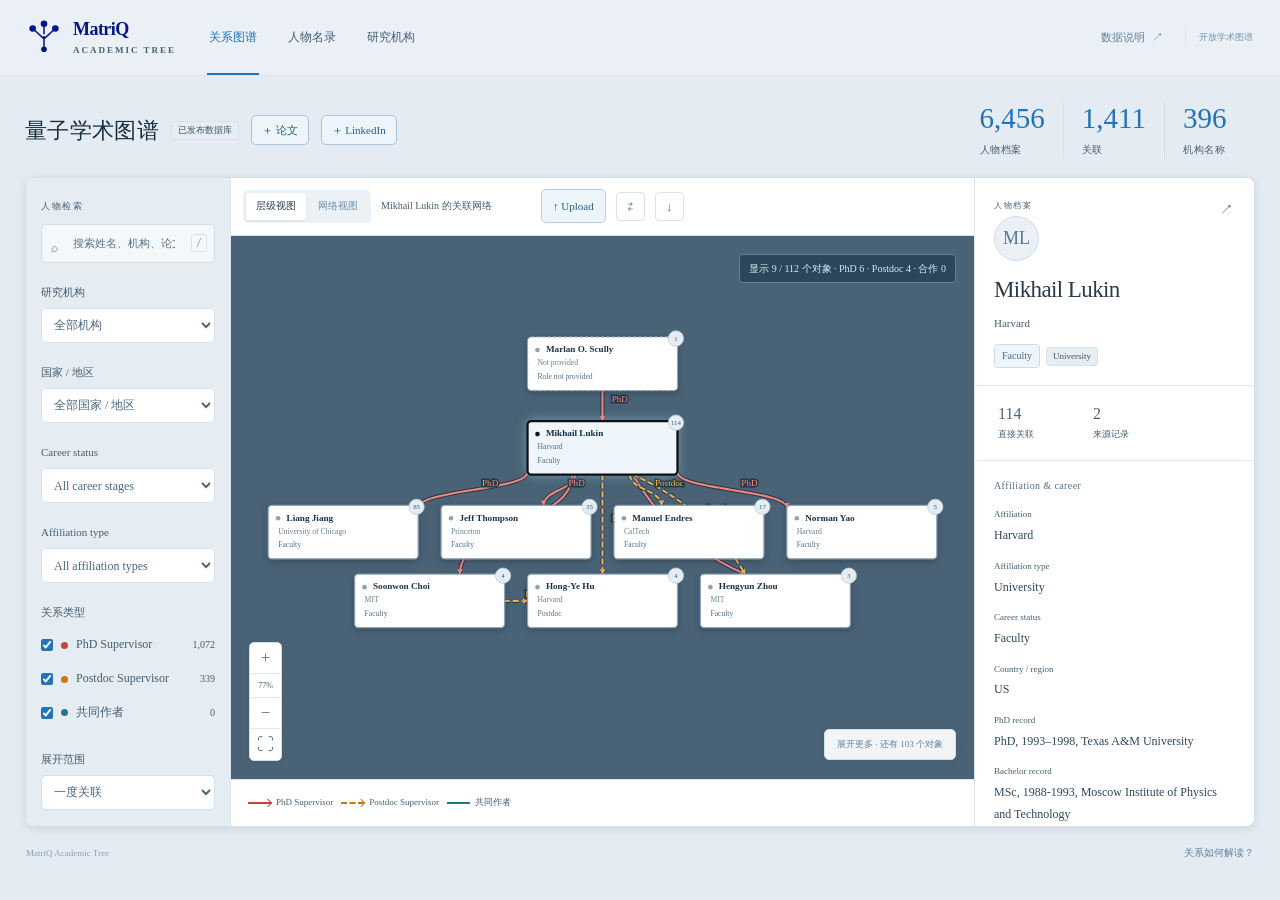
==== commit f105c706: "Improve interface contrast and highlight pending author choices" ====
--- a/index.html
+++ b/index.html
@@ -7,8 +7,8 @@
   <meta name="description" content="量子物理人物、机构、职业信息与学术关系数据库。">
   <title>MatriQ · 量子学术图谱</title>
   <link rel="icon" href="favicon.svg" type="image/svg+xml">
-  <link rel="stylesheet" href="style.css?v=author-alias-20261111">
-  <script type="module" src="app.js?v=author-alias-20261111"></script>
+  <link rel="stylesheet" href="style.css?v=readability-20261111">
+  <script type="module" src="app.js?v=readability-20261111"></script>
 </head>
 <body>
 <header class="topbar">
@@ -77,7 +77,7 @@
   <div id="paper-status" class="sync-status" role="status">输入论文信息后开始检索。合作关系使用青色无向连线。</div>
   <div id="paper-candidates" hidden></div>
   <section id="paper-authors" hidden></section>
-</div><div class="workflow-footer"><p id="paper-next-hint">识别论文后，核对作者并进入确认导入。</p><div class="workflow-buttons"><button class="secondary-button" data-close>取消</button><button class="primary-button" id="preview-paper" disabled>下一步：确认导入 →</button></div></div></dialog>
+</div><div class="workflow-footer"><p id="paper-next-hint" role="status" aria-live="polite">识别论文后，核对作者并进入确认导入。</p><div id="paper-pending" class="paper-pending" aria-label="待选择作者" hidden></div><div class="workflow-buttons"><button class="secondary-button" id="paper-next-unresolved" type="button" hidden>定位下一位待选择作者</button><button class="secondary-button" data-close>取消</button><button class="primary-button" id="preview-paper" disabled>下一步：确认导入 →</button></div></div></dialog>
 <dialog id="linkedin-modal" class="modal linkedin-modal" aria-labelledby="linkedin-title"><div class="modal-head"><div><h2 id="linkedin-title">导入 LinkedIn 学术履历</h2><p class="import-step">1 获取履历 → 2 核对 PhD / Postdoc → 3 确认导入</p></div><button class="icon-button" data-close aria-label="关闭 LinkedIn 导入">×</button></div><div class="modal-body">
   <form id="linkedin-fetch-form">
     <div class="form-field"><label for="linkedin-url">LinkedIn 人物链接</label><input id="linkedin-url" type="url" maxlength="2000" placeholder="https://www.linkedin.com/in/…" autocomplete="off"></div>
--- a/style.css
+++ b/style.css
@@ -724,3 +724,94 @@
 .author-search-result:disabled { cursor: not-allowed; opacity: .55; }
 .person-aliases { font-size: 11px; line-height: 1.7; color: #6b879e; margin-top: 7px; overflow-wrap: anywhere; }
 .paper-author-matches { padding-left: 18px; color: #355e7b; font-size: 12px; line-height: 1.8; }
+
+/* Readability: preserve the blue-gray surfaces while strengthening foregrounds. */
+:root { --muted: #455e72; }
+.nav-button, .metric span, .panel-label, .filter-group label:not(.type-option),
+.type-option, .type-option small, .graph-context, .hint, .directory-heading,
+.pagination, .profile-kicker, .profile-kicker > span, .profile-affiliation,
+.profile-metrics > div, .info-row dt, .source-note, .source-note strong,
+.source-note a, .filters > .source-note, .filters > .source-note b,
+.detail-section .source-note, .detail-section p.source-note, .person-aliases,
+.paper-profile-list small, .academic-history-list > li,
+.academic-history-list small, .academic-history-list .history-dates { color: #455e72; }
+.info-row dd, .directory-table td { color: #2d485d; }
+.directory-table th { color: #3d5569; font-weight: 600; }
+.directory-table .person-link small, .directory-table td > small,
+.directory-table .name-button small { color: #455e72; }
+.directory-table .badge.muted { color: #455e72; }
+input::placeholder, textarea::placeholder { color: #586e80; opacity: 1; }
+
+.modal .modal-body { color: #294255; font-size: 14px; line-height: 1.8; }
+.modal .modal-head h2 { color: #1d3548; font-size: 19px; font-weight: 600; }
+.modal .modal-head button { color: #3e596e; }
+.modal .modal-body h3, .modal .modal-body strong { color: #243e53; }
+.modal .form-field label, .modal .owner-controls label,
+.modal .history-card-head label, .modal .history-fields .form-field label { color: #344f64; font-size: 13px; }
+.modal .form-field input, .modal .form-field select, .modal .form-field textarea,
+.modal .paper-author-table select, .modal .author-match-search input,
+.modal .owner-controls input[type="password"], .modal .owner-controls input[type="text"],
+.modal .linkedin-api-settings input[type="password"], .modal .history-card-head select {
+  color: #203b50; background: #fff; border-color: #758c9e; font-size: 14px;
+}
+.modal .form-field small, .modal .source-note, .modal .owner-controls small,
+.modal .linkedin-api-settings small, .modal .linkedin-identity small,
+.modal .paper-result small, .modal .author-search-result small,
+.modal .paper-author-table td > small, .modal .directory-table td > small,
+.modal .academic-history-list > li, .modal .academic-history-list small { color: #455e72; font-size: 12px; line-height: 1.75; }
+.modal .paper-result b { color: #203b50; font-size: 14px; }
+.modal .paper-result-list legend, .modal #paper-authors h3 { color: #243e53; }
+.modal .paper-result-list legend { font-size: 14px; }
+.modal .paper-result { border-color: #9fb0bd; }
+.modal .paper-author-table td, .modal .import-preview td { color: #294255; font-size: 14px; }
+.modal .paper-author-table thead th, .modal .import-preview th { color: #344f64; font-size: 12px; font-weight: 600; }
+.modal .directory-table td { border-bottom-color: #bccbd6; }
+.modal .paper-author-table select { min-height: 40px; }
+.modal .paper-author-table td::before { color: #455e72; font-size: 12px; }
+.modal .paper-author-table td:first-child > b { color: #203b50; font-size: 14px; }
+.modal .sync-status { color: #2e536f; border-color: #9eb5c7; font-size: 13px; }
+.modal .sync-status.import-error, .modal .import-error { color: #853c2c; border-color: #b36a54; }
+.modal .import-summary span, .modal .import-summary small { color: #455e72; font-size: 12px; }
+.modal .import-step { color: #234e70; font-size: 12px; }
+.modal .evidence-link, .modal .author-match-search summary,
+.modal #linkedin-fallback > summary, .modal #data-source-controls > summary { color: #165b91; }
+.modal .author-match-search { font-size: 12px; }
+.modal .author-search-result { border-color: #8ea4b5; color: #203b50; }
+.modal .author-search-result b { font-size: 14px; }
+.modal .author-search-result:disabled { opacity: 1; background: #e3e9ef; color: #4c5d6d; border-color: #9aaab7; }
+.modal .author-search-result:disabled small { color: #4c5d6d; }
+.modal .workflow-footer { background: #edf2f6; border-top-color: #9dafbd; }
+.modal .workflow-footer > p { color: #344f64; font-size: 13px; }
+.modal .workflow-buttons button, .modal .paper-actions button,
+.modal .import-actions button, .modal .import-secondary-actions button { font-size: 13px; }
+.modal button:disabled { opacity: 1; color: #4c5d6d; background: #e3e9ef; border-color: #9aaab7; }
+
+/* Pending choices remain visible against both the table and its footer. */
+.paper-review-toolbar { display: flex; align-items: center; justify-content: space-between; flex-wrap: wrap; gap: 8px 16px; margin: 14px 0; padding: 10px 12px; border: 1px solid #9eb0be; border-radius: 5px; background: #e8eef4; color: #294255; font-size: 13px; }
+.paper-review-toolbar label { display: inline-flex; align-items: center; gap: 7px; cursor: pointer; }
+.paper-review-toolbar input { width: 15px; height: 15px; margin: 0; accent-color: #2174bb; }
+#paper-review-count { font-weight: 600; }
+.modal .paper-author-table tr.needs-review td,
+.modal .paper-author-table tr.needs-review:hover td { background: #fff0d2; }
+.modal .paper-author-table tr.needs-review { border-color: #a36a27; }
+.modal .paper-author-table select[aria-invalid="true"] { border: 2px solid #9c6420; background: #fff9ed; color: #65380c; }
+.modal .paper-author-table tr.needs-review [data-match-note] { color: #7a3d08; font-size: 12px; font-weight: 600; }
+.paper-pending { display: flex; align-items: center; flex-wrap: wrap; gap: 6px; max-height: 66px; overflow: auto; margin: 0 0 12px; padding: 1px; }
+.pending-author-link { color: #7a3d08; border: 1px solid #9c6420; background: #fff0d2; padding: 5px 8px; font-size: 12px; line-height: 1.35; }
+.pending-author-link:hover { color: #65380c; background: #fbe3b8; border-color: #7a3d08; }
+#paper-next-unresolved { color: #165b91; border-color: #758c9e; background: #fff; font-size: 12px; }
+#paper-review-complete { color: #275866; font-size: 13px; padding: 12px; background: #eaf3f4; border: 1px solid #8faeb5; border-radius: 5px; }
+@media (max-width: 600px) {
+  .modal .modal-body { font-size: 13px; }
+  .modal .modal-head h2 { font-size: 17px; }
+  .modal .workflow-footer > p { font-size: 12px; }
+  .modal .workflow-buttons button { font-size: 12px; }
+  .paper-pending { margin-bottom: 9px; max-height: 62px; }
+  .paper-review-toolbar { padding: 9px 10px; font-size: 12px; }
+}
+.legend, .relationship-legend, .detail-section p, .detail-section h3 small,
+.relation-item small, .relation-item .arrow, .relation-item > span:last-child:not(.color-dot),
+.source-link, .search-result small, .search-result b > span, .search-summary,
+.no-results, .sidebar-footer p, .zoom-controls #zoom-label, .pill-link { color: #455e72; }
+.badge:not(.mentorship-tag):not(.coauthor-tag) { color: #3d566b; }
+.badge.stub { color: #705626; }
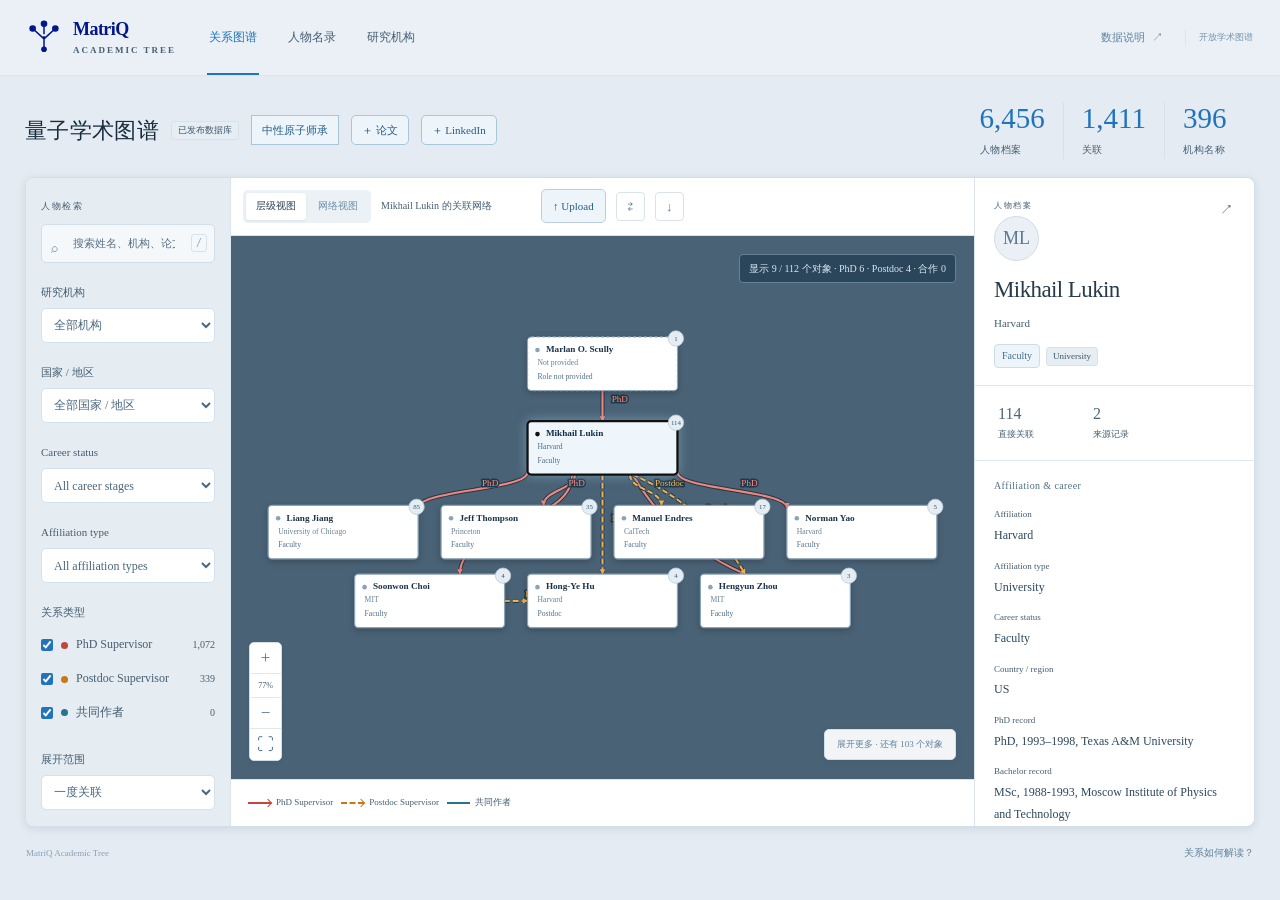
==== commit 1715552a: "Add sourced neutral-atom mentorship directory" ====
--- a/index.html
+++ b/index.html
@@ -7,8 +7,8 @@
   <meta name="description" content="量子物理人物、机构、职业信息与学术关系数据库。">
   <title>MatriQ · 量子学术图谱</title>
   <link rel="icon" href="favicon.svg" type="image/svg+xml">
-  <link rel="stylesheet" href="style.css?v=readability-20261111">
-  <script type="module" src="app.js?v=readability-20261111"></script>
+  <link rel="stylesheet" href="style.css?v=arxiv-affiliations-20261124">
+  <script type="module" src="app.js?v=arxiv-affiliations-20261124b"></script>
 </head>
 <body>
 <header class="topbar">
@@ -18,7 +18,7 @@
 </header>
 <main>
   <section class="intro compact-intro">
-    <div class="project-heading"><h1>量子学术图谱</h1><span id="database-state" class="badge">已发布数据库</span><button class="paper-entry" data-open-paper aria-label="导入论文">＋ 论文</button><button class="paper-entry" data-open-linkedin aria-label="导入 LinkedIn 履历">＋ LinkedIn</button></div>
+    <div class="project-heading"><h1>量子学术图谱</h1><span id="database-state" class="badge">已发布数据库</span><a class="paper-entry" href="neutral-atom-lineage.html" style="display:inline-flex;align-items:center">中性原子师承</a><button class="paper-entry" data-open-paper aria-label="导入论文">＋ 论文</button><button class="paper-entry" data-open-linkedin aria-label="导入 LinkedIn 履历">＋ LinkedIn</button></div>
     <div class="metrics" aria-label="数据概况"><div class="metric"><b id="people-count">—</b><span>人物</span></div><div class="metric"><b id="edge-count">—</b><span>关联</span></div><div class="metric"><b id="institution-count">—</b><span>机构名称</span></div></div>
   </section>
   <section id="import-result" class="import-result" aria-label="导入结果" hidden><p id="import-result-text" role="status"></p><div class="import-result-actions"><button class="secondary-button" id="review-local-publish">发布本地更新到共享数据库</button><button class="text-button" id="dismiss-import-result" aria-label="隐藏导入提示">×</button></div></section>
@@ -71,7 +71,7 @@
   <form id="paper-lookup">
     <div class="form-field"><label for="paper-query">论文标题、DOI、arXiv 或 Google Scholar 链接</label><input id="paper-query" type="search" autocomplete="off" maxlength="2000" placeholder="输入论文标题或链接"></div>
     <details id="paper-fallback"><summary>补充论文标题</summary><div class="form-field"><label for="paper-title-hint">Google Scholar 无法读取时，用标题定位公开论文记录</label><input id="paper-title-hint" type="text" maxlength="2000" placeholder="完整论文标题"></div></details>
-    <div class="paper-actions"><button class="primary-button" id="find-paper" type="submit">识别论文作者</button><button class="secondary-button" id="paper-example" type="button">载入本次论文示例</button></div>
+    <div class="paper-actions"><button class="primary-button" id="find-paper" type="submit">识别作者与论文机构</button><button class="secondary-button" id="paper-example" type="button">载入本次论文示例</button></div>
   </form>
   <p class="source-note">标题、DOI 和 arXiv 通过公开论文记录检索。Google Scholar 限制自动读取时，可补填标题。</p>
   <div id="paper-status" class="sync-status" role="status">输入论文信息后开始检索。合作关系使用青色无向连线。</div>
--- a/style.css
+++ b/style.css
@@ -652,6 +652,18 @@
 .paper-author-table td > small { font-size: 10px; line-height: 1.65; margin-top: 5px; }
 .paper-author-table thead th { position: static; font-size: 11px; }
 .paper-source-links { margin-top: 12px; }
+.modal .affiliation-summary { margin: 14px 0; padding: 12px; color: #294255; background: #edf3f7; border: 1px solid #91a8ba; border-radius: 5px; font-size: 14px; }
+.modal .author-affiliation-input { display: block; width: 100%; min-width: 0; resize: vertical; padding: 9px; border: 1px solid #758c9e; border-radius: 4px; background: #fff; color: #203b50; font: inherit; font-size: 16px; line-height: 1.5; }
+.affiliation-source { overflow-wrap: anywhere; }
+.affiliation-source a { color: #165b91; text-decoration: underline; text-underline-offset: 2px; }
+.paper-affiliation-preview { margin: 12px 0; padding: 10px 12px; border: 1px solid #91a8ba; border-radius: 4px; color: #294255; font-size: 14px; }
+.paper-affiliation-preview summary { cursor: pointer; font-weight: 600; }
+.paper-affiliation-preview ul { list-style: none; padding: 0; margin: 12px 0 0; }
+.paper-affiliation-preview li { margin: 10px 0; padding-bottom: 10px; border-bottom: 1px solid #bccbd6; }
+.paper-affiliation-preview b, .paper-affiliation-preview span, .paper-affiliation-preview small, .paper-affiliation-preview small a { display: block; overflow-wrap: anywhere; }
+.paper-affiliation-preview small { font-size: 12px; color: #455e72; }
+.paper-affiliation-preview a { color: #165b91; text-decoration: underline; }
+.modal .paper-author-table .affiliation-source, .modal .paper-author-table [data-affiliation-note] { display: block; margin-top: 6px; color: #455e72; font-size: 12px; line-height: 1.6; }
 .paper-import-list { padding: 12px; border-top: 1px solid #d7e3ed; }
 .paper-profile-list { margin: 0; padding: 0; list-style: none; }
 .paper-profile-list li { margin: 10px 0; padding: 10px; background: #f1f6fa; border: 1px solid #d8e3ec; border-radius: 4px; }
